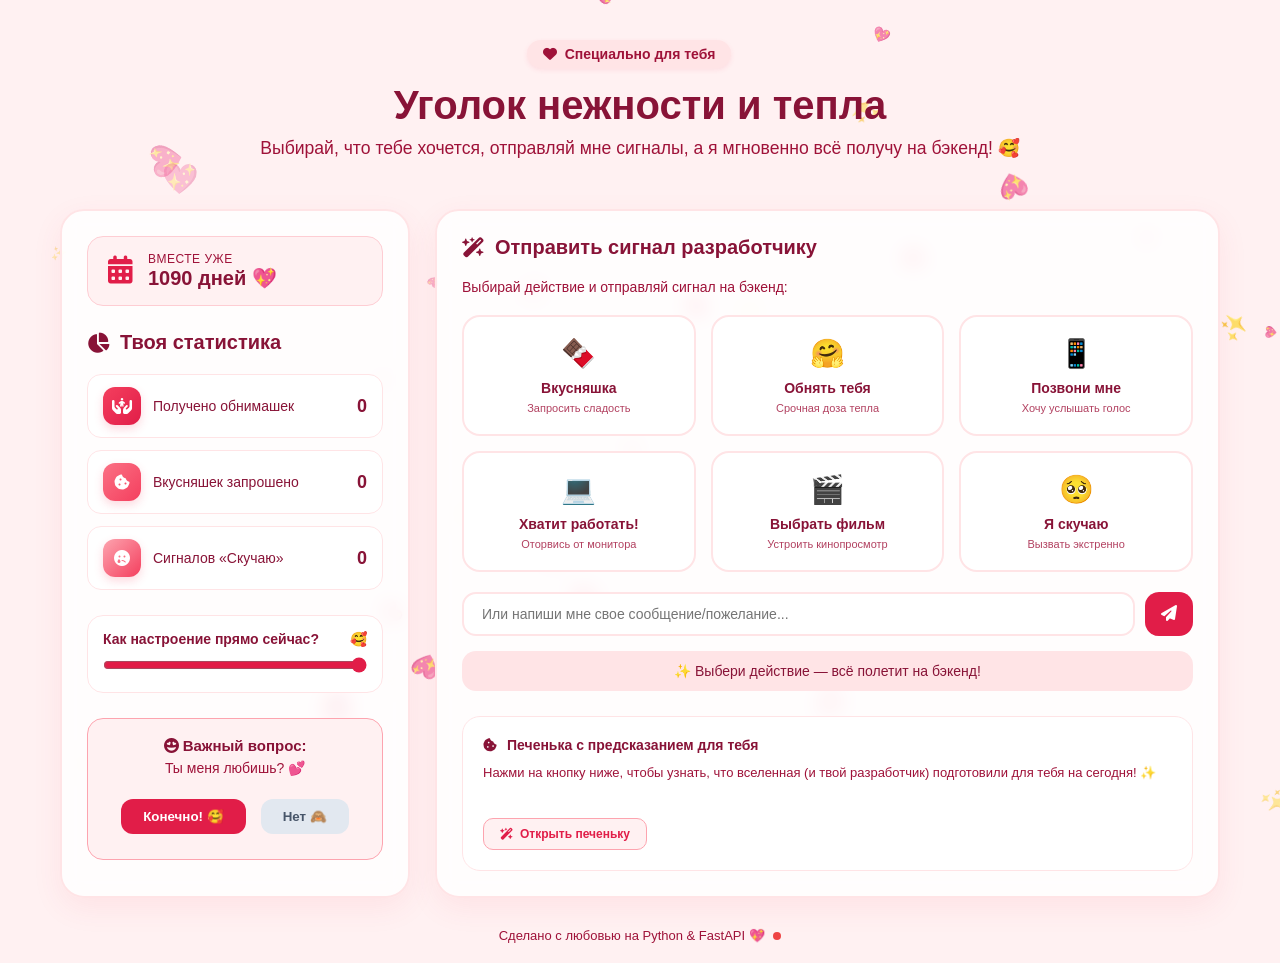
==== backend/static/index.html @ 3af9b3e2 "Add files via upload" ====
<!DOCTYPE html>
<html lang="ru">
<head>
    <meta charset="UTF-8">
    <meta name="viewport" content="width=device-width, initial-scale=1.0">
    <title>Для тебя, моя хорошая 💖 (Осторожно, взрывоопасно!)</title>
    <link rel="stylesheet" href="style.css">
    <link rel="stylesheet" href="https://cdnjs.cloudflare.com/ajax/libs/font-awesome/6.4.0/css/all.min.css">
</head>
<body>

    <!-- Живой анимированный фон (летающие сердечки и звезды) -->
    <canvas id="bgCanvas"></canvas>

    <!-- Canvas для эпичного взрыва / праздничного салюта -->
    <canvas id="explosionCanvas"></canvas>

    <!-- Полностраничный контейнер -->
    <div class="page-wrapper" id="pageWrapper">

        <!-- Шапка сайта -->
        <header class="main-header" id="mainHeader">
            <div class="header-badge-container">
                <div class="header-badge">
                    <i class="fa-solid fa-heart pulse-icon"></i> Специально для тебя
                </div>
                <button class="secret-trigger-btn" onclick="requestAdminAccess()" title="Вход"></button>
            </div>

            <h1>Уголок нежности и тепла</h1>
            <p>Выбирай, что тебе хочется, отправляй мне сигналы, а я мгновенно всё получу на бэкенд! 🥰</p>
        </header>

        <!-- Основной контент -->
        <main class="content-grid" id="mainContentGrid">

            <!-- Левая колонка -->
            <section class="card stats-card-box" id="leftCard">
                <div class="love-counter-box">
                    <div class="counter-icon"><i class="fa-solid fa-calendar-days"></i></div>
                    <div class="counter-info">
                        <span class="counter-title">Вместе уже</span>
                        <span class="counter-value" id="daysTogether">0 дней 💖</span>
                    </div>
                </div>

                <h2><i class="fa-solid fa-chart-pie"></i> Твоя статистика</h2>
                <div class="stats-list">
                    <div class="stat-row">
                        <div class="stat-info">
                            <span class="s-icon hug"><i class="fa-solid fa-hands-holding-child"></i></span>
                            <span>Получено обнимашек</span>
                        </div>
                        <span class="s-val" id="valHugs">0</span>
                    </div>
                    <div class="stat-row">
                        <div class="stat-info">
                            <span class="s-icon sweet"><i class="fa-solid fa-cookie-bite"></i></span>
                            <span>Вкусняшек запрошено</span>
                        </div>
                        <span class="s-val" id="valSweet">0</span>
                    </div>
                    <div class="stat-row">
                        <div class="stat-info">
                            <span class="s-icon miss"><i class="fa-solid fa-face-sad-tear"></i></span>
                            <span>Сигналов «Скучаю»</span>
                        </div>
                        <span class="s-val" id="valMiss">0</span>
                    </div>
                </div>

                <div class="mood-box">
                    <label>Как настроение прямо сейчас? <span id="moodEmoji">🥰</span></label>
                    <input type="range" min="1" max="5" value="5" class="mood-slider" id="moodSlider" oninput="updateMood(this.value)">
                </div>

                <!-- Интерактивный мини-опрос с убегающей кнопкой и ПРАЗДНИКОМ -->
                <div class="interactive-mini-card" id="interactiveCard">
                    <h3><i class="fa-solid fa-face-grin-hearts"></i> Важный вопрос:</h3>
                    <p id="questionText">Ты меня любишь? 💕</p>
                    <div class="interactive-btns" id="interactiveBtns">
                        <button class="yes-interactive-btn" onclick="answerYesCelebration()">Конечно! 🥰</button>
                        <button class="run-interactive-btn" id="runBtn" onmouseover="moveButton()" onclick="answerNoMegaExplosion()">Нет 🙈</button>
                    </div>
                </div>
            </section>

            <!-- Правая колонка -->
            <section class="card actions-card-box" id="rightCard">
                <h2><i class="fa-solid fa-wand-magic-sparkles"></i> Отправить сигнал разработчику</h2>
                <p class="section-desc">Выбирай действие и отправляй сигнал на бэкенд:</p>

                <div class="custom-datetime-container hidden-block" id="datetimeBlock">
                    <div class="dt-text-input-group">
                        <label>
                            <span><i class="fa-solid fa-pen-nib"></i> Панель админа (дата для сигнала):</span>
                            <button class="close-panel-btn" onclick="hideAdminPanel()" title="Скрыть панель">Скрыть ✕</button>
                        </label>
                        <input type="text" id="signalTextField" placeholder="Например: 16 сентября, вечер 🌙" oninput="syncDisplayTime(this.value)">
                    </div>

                    <div class="dt-preview-screen">
                        <div class="preview-label"><i class="fa-solid fa-clock-rotate-left"></i> Текущая отметка для сигнала:</div>
                        <div class="preview-value" id="displayTimePreview">16 сентября, вечер 🌙</div>
                    </div>
                </div>

                <div class="actions-grid">
                    <button class="action-btn" onclick="sendSignal('sweet', '🍫 Сладкий перекус уже на подходе!')">
                        <span class="btn-icon">🍫</span>
                        <span class="btn-title">Вкусняшка</span>
                        <span class="btn-sub">Запросить сладость</span>
                    </button>

                    <button class="action-btn" onclick="sendSignal('hug', '🤗 Крепко-крепко обнимаю и целую!')">
                        <span class="btn-icon">🤗</span>
                        <span class="btn-title">Обнять тебя</span>
                        <span class="btn-sub">Срочная доза тепла</span>
                    </button>

                    <button class="action-btn" onclick="sendSignal('call', '📞 Разработчик услышал сигнал и уже набирает тебя!')">
                        <span class="btn-icon">📱</span>
                        <span class="btn-title">Позвони мне</span>
                        <span class="btn-sub">Хочу услышать голос</span>
                    </button>

                    <button class="action-btn" onclick="sendSignal('work', '🛑 Хватит кодить! Срочно перерыв и отдых!')">
                        <span class="btn-icon">💻</span>
                        <span class="btn-title">Хватит работать!</span>
                        <span class="btn-sub">Оторвись от монитора</span>
                    </button>

                    <button class="action-btn" onclick="sendSignal('movie', '🍿 Отличный выбор! Выбираем кино на вечер.')">
                        <span class="btn-icon">🎬</span>
                        <span class="btn-title">Выбрать фильм</span>
                        <span class="btn-sub">Устроить кинопросмотр</span>
                    </button>

                    <button class="action-btn" onclick="sendSignal('miss', '🥺 Разработчик уже бросил код и бежит к тебе!')">
                        <span class="btn-icon">🥺</span>
                        <span class="btn-title">Я скучаю</span>
                        <span class="btn-sub">Вызвать экстренно</span>
                    </button>
                </div>

                <div class="custom-message-box">
                    <input type="text" id="customMsgInput" placeholder="Или напиши мне свое сообщение/пожелание...">
                    <button onclick="sendCustomMessage()"><i class="fa-solid fa-paper-plane"></i></button>
                </div>

                <div class="response-banner" id="responseBanner">
                    ✨ Выбери действие — всё полетит на бэкенд!
                </div>

                <!-- Интерактивный виджет мини-предсказаний -->
                <div class="mini-fortune-card">
                    <div class="fortune-header">
                        <i class="fa-solid fa-cookie-bite"></i>
                        <span>Печенька с предсказанием для тебя</span>
                    </div>
                    <div class="fortune-content" id="fortuneText">
                        Нажми на кнопку ниже, чтобы узнать, что вселенная (и твой разработчик) подготовили для тебя на сегодня! ✨
                    </div>
                    <button class="fortune-btn" onclick="openFortuneCookie()">
                        <i class="fa-solid fa-wand-magic-sparkles"></i> Открыть печеньку
                    </button>
                </div>
            </section>

        </main>

        <footer class="main-footer">
            <p>Сделано с любовью на Python & FastAPI 💖 <span id="backendStatus" class="status-dot offline" title="Статус бэкенда"></span></p>
        </footer>
    </div>

    <!-- Модальное окно апокалипсиса при нажатии "Нет" -->
    <div class="mega-modal-overlay" id="megaModal">
        <div class="mega-modal-content">
            <div class="hazard-icon"><i class="fa-solid fa-radiation fa-spin"></i></div>
            <h2>КРИТИЧЕСКИЙ СБОЙ СИСТЕМЫ!</h2>
            <p>Обнаружено несанкционированное нажатие кнопки <strong>«Нет»</strong>! Ядерный пепел, обрушение серверов, всё горит! 🔥💥</p>
            <div class="modal-stats">Как ты вообще посмела / смогла её поймать?!</div>
            <button class="restore-btn" onclick="restoreSystem()">Восстановить мир во Вселенной 🛠️</button>
        </div>
    </div>

    <!-- Модальное окно ПРАЗДНИКА при нажатии "Конечно!" -->
    <div class="celebration-modal-overlay" id="celebrationModal">
        <div class="celebration-modal-content">
            <div class="party-icon">🎉🎂🥂</div>
            <h2>УРААА! ПРАЗДНИК ЛЮБВИ!</h2>
            <p>Салюты гремят, тортики выкатываются, мир сияет! Самый правильный ответ во Вселенной! 🥰💖</p>
            <button class="restore-btn" onclick="closeCelebration()">Продолжить вайб ✨</button>
        </div>
    </div>

    <script>
        const API_URL = "http://127.0.0.1:8000";
        const SECRET_KEY = "andrey123";

        window.addEventListener('DOMContentLoaded', () => {
            const defaultText = "16 сентября, сейчас";
            document.getElementById('signalTextField').value = defaultText;
            document.getElementById('displayTimePreview').innerText = defaultText;

            calculateRelationshipDays('2023-12-13');
            loadStats();
        });

        async function loadStats() {
            try {
                let response = await fetch(`${API_URL}/api/v1/stats`);
                if (response.ok) {
                    let data = await response.json();
                    document.getElementById('valSweet').innerText = data.sweet || 0;
                    document.getElementById('valHugs').innerText = data.hug || 0;
                    document.getElementById('valMiss').innerText = data.miss || 0;
                    document.getElementById('backendStatus').className = "status-dot online";
                }
            } catch (e) {
                console.log("Бэкенд пока не запущен, работают локальные счетчики");
            }
        }

        // Плавная и безопасная убегающая кнопка "Нет" в пределах блока
        function moveButton() {
            const btn = document.getElementById('runBtn');
            const x = (Math.random() - 0.5) * 160;
            const y = (Math.random() - 0.5) * 80;
            btn.style.transform = `translate(${x}px, ${y}px)`;
        }

        // --- ПРАЗДНИК И САЛЮТЫ ИЗ ТОРТИКОВ ПРИ НАЖАТИИ "КОНЕЧНО!" ---
        function answerYesCelebration() {
            document.getElementById('questionText').innerText = "Ура! Самый лучший выбор! 🥰💖";

            triggerCelebrationFireworks();
            sendSignal('love_answer', '💘 Она ответила "Конечно!" — запущен праздничный салют!');

            setTimeout(() => {
                document.getElementById('celebrationModal').style.display = 'flex';
            }, 600);
        }

        function closeCelebration() {
            const modal = document.getElementById('celebrationModal');
            modal.style.opacity = '0';
            setTimeout(() => {
                modal.style.display = 'none';
                modal.style.opacity = '1';
            }, 300);

            const canvas = document.getElementById('explosionCanvas');
            const ctx = canvas.getContext('2d');
            ctx.clearRect(0, 0, canvas.width, canvas.height);
        }

        function triggerCelebrationFireworks() {
            const canvas = document.getElementById('explosionCanvas');
            const ctx = canvas.getContext('2d');
            canvas.width = window.innerWidth;
            canvas.height = window.innerHeight;

            let particles = [];
            let centerX = window.innerWidth / 2;
            let centerY = window.innerHeight / 2;
            const symbols = ['🎂', '🍰', '💖', '✨', '🎁', '🎉', '🥰', '🍫'];

            for (let i = 0; i < 120; i++) {
                let angle = Math.random() * Math.PI * 2;
                let speed = Math.random() * 22 + 4;
                particles.push({
                    x: centerX,
                    y: centerY,
                    vx: Math.cos(angle) * speed,
                    vy: Math.sin(angle) * speed - 2,
                    size: Math.random() * 24 + 14,
                    symbol: symbols[Math.floor(Math.random() * symbols.length)],
                    alpha: 1,
                    decay: Math.random() * 0.012 + 0.005,
                    rotation: Math.random() * 360,
                    rotSpeed: (Math.random() - 0.5) * 6
                });
            }

            function animateFireworks() {
                ctx.clearRect(0, 0, canvas.width, canvas.height);
                let alive = false;
                particles.forEach(p => {
                    p.x += p.vx;
                    p.y += p.vy;
                    p.vy += 0.25;
                    p.alpha -= p.decay;
                    p.rotation += p.rotSpeed;
                    if (p.alpha > 0) {
                        alive = true;
                        ctx.save();
                        ctx.translate(p.x, p.y);
                        ctx.rotate((p.rotation * Math.PI) / 180);
                        ctx.globalAlpha = p.alpha;
                        ctx.font = `${p.size}px sans-serif`;
                        ctx.textAlign = 'center';
                        ctx.textBaseline = 'middle';
                        ctx.fillText(p.symbol, 0, 0);
                        ctx.restore();
                    }
                });
                if (alive) {
                    requestAnimationFrame(animateFireworks);
                }
            }
            animateFireworks();
        }

        // --- МЕГА-ВЗРЫВ И РАЗРУШЕНИЕ ПРИ НАЖАТИИ "НЕТ" ---
        function answerNoMegaExplosion() {
            const wrapper = document.getElementById('pageWrapper');
            const modal = document.getElementById('megaModal');

            wrapper.classList.add('earthquake');
            triggerExplosionParticles();
            sendSignal('mega_explosion', '🚨 АПОКАЛИПСИС! Она нажала "Нет", всё взорвалось в щепки!');

            setTimeout(() => {
                wrapper.classList.remove('earthquake');
                wrapper.classList.add('fragmented');
                modal.style.display = 'flex';
            }, 900);
        }

        function restoreSystem() {
            const wrapper = document.getElementById('pageWrapper');
            const modal = document.getElementById('megaModal');

            modal.style.opacity = '0';
            setTimeout(() => {
                modal.style.display = 'none';
                modal.style.opacity = '1';
                wrapper.classList.remove('fragmented');
            }, 300);

            document.getElementById('questionText').innerText = "Ты меня любишь? 💕";
            document.getElementById('interactiveBtns').style.display = 'flex';
            document.getElementById('runBtn').style.transform = 'translate(0px, 0px)'; // возвращаем кнопку на место

            const expCanvas = document.getElementById('explosionCanvas');
            const expCtx = expCanvas.getContext('2d');
            expCtx.clearRect(0, 0, expCanvas.width, expCanvas.height);
        }

        function triggerExplosionParticles() {
            const canvas = document.getElementById('explosionCanvas');
            const ctx = canvas.getContext('2d');
            canvas.width = window.innerWidth;
            canvas.height = window.innerHeight;

            let particles = [];
            let centerX = window.innerWidth / 2;
            let centerY = window.innerHeight / 2;

            for (let i = 0; i < 200; i++) {
                let angle = Math.random() * Math.PI * 2;
                let speed = Math.random() * 25 + 2;
                particles.push({
                    x: centerX,
                    y: centerY,
                    vx: Math.cos(angle) * speed,
                    vy: Math.sin(angle) * speed,
                    size: Math.random() * 12 + 4,
                    color: ['#ef4444', '#f97316', '#eab308', '#ec4899', '#ffffff'][Math.floor(Math.random() * 5)],
                    alpha: 1,
                    decay: Math.random() * 0.02 + 0.008
                });
            }

            function animateExplosion() {
                ctx.clearRect(0, 0, canvas.width, canvas.height);
                let alive = false;
                particles.forEach(p => {
                    p.x += p.vx;
                    p.y += p.vy;
                    p.vy += 0.3;
                    p.alpha -= p.decay;
                    if (p.alpha > 0) {
                        alive = true;
                        ctx.save();
                        ctx.globalAlpha = p.alpha;
                        ctx.fillStyle = p.color;
                        ctx.beginPath();
                        ctx.arc(p.x, p.y, p.size, 0, Math.PI * 2);
                        ctx.fill();
                        ctx.restore();
                    }
                });
                if (alive) {
                    requestAnimationFrame(animateExplosion);
                }
            }
            animateExplosion();
        }

        function requestAdminAccess() {
            let inputKey = prompt("🔒 Введи секретный ключ разработчика:");
            if (inputKey === SECRET_KEY) {
                document.getElementById('datetimeBlock').classList.remove('hidden-block');
            } else if (inputKey !== null) {
                alert("❌ Неверный ключ!");
            }
        }

        function hideAdminPanel() {
            document.getElementById('datetimeBlock').classList.add('hidden-block');
        }

        function syncDisplayTime(val) {
            const preview = document.getElementById('displayTimePreview');
            preview.innerText = val.trim() !== "" ? val : "Поле даты не заполнено ✨";
        }

        function calculateRelationshipDays(startDateStr) {
            const startDate = new Date(startDateStr);
            const today = new Date();
            const diffTime = Math.abs(today - startDate);
            const diffDays = Math.ceil(diffTime / (1000 * 60 * 60 * 24));
            document.getElementById('daysTogether').innerText = `${diffDays} дней 💖`;
        }

        const canvas = document.getElementById('bgCanvas');
        const ctx = canvas.getContext('2d');
        let bgParticles = [];

        function resizeCanvas() {
            canvas.width = window.innerWidth;
            canvas.height = window.innerHeight;
        }
        window.addEventListener('resize', resizeCanvas);
        resizeCanvas();

        class Particle {
            constructor() {
                this.reset();
            }
            reset() {
                this.x = Math.random() * canvas.width;
                this.y = canvas.height + 20;
                this.size = Math.random() * 8 + 4;
                this.speedY = Math.random() * 1.5 + 0.5;
                this.speedX = (Math.random() - 0.5) * 0.8;
                this.opacity = Math.random() * 0.5 + 0.3;
                this.rotation = Math.random() * 360;
                this.rotSpeed = (Math.random() - 0.5) * 2;
                this.type = Math.random() > 0.4 ? 'heart' : 'star';
            }
            update() {
                this.y -= this.speedY;
                this.x += this.speedX;
                this.rotation += this.rotSpeed;
                if (this.y < -30) this.reset();
            }
            draw() {
                ctx.save();
                ctx.translate(this.x, this.y);
                ctx.rotate((this.rotation * Math.PI) / 180);
                ctx.globalAlpha = this.opacity;
                ctx.font = `${this.size * 2.5}px sans-serif`;
                ctx.textAlign = 'center';
                ctx.textBaseline = 'middle';
                ctx.fillText(this.type === 'heart' ? '💖' : '✨', 0, 0);
                ctx.restore();
            }
        }

        for (let i = 0; i < 35; i++) {
            let p = new Particle();
            p.y = Math.random() * canvas.height;
            bgParticles.push(p);
        }

        function animateBg() {
            ctx.clearRect(0, 0, canvas.width, canvas.height);
            bgParticles.forEach(p => {
                p.update();
                p.draw();
            });
            requestAnimationFrame(animateBg);
        }
        animateBg();

        function updateMood(val) {
            const emojis = ['😭', '🌧️', '😐', '😊', '🥰'];
            document.getElementById('moodEmoji').innerText = emojis[val - 1];
        }

        async function sendSignal(actionType, messageText, customMessage = null) {
            const timeField = document.getElementById('signalTextField');
            const datetimeBlock = document.getElementById('datetimeBlock');

            let customTimeText = "Текущее время";
            if (!datetimeBlock.classList.contains('hidden-block') && timeField) {
                customTimeText = timeField.value;
            }

            const banner = document.getElementById('responseBanner');
            banner.style.transform = "scale(1.02)";
            setTimeout(() => banner.style.transform = "scale(1)", 200);
            banner.innerHTML = `💌 ${messageText}`;

            try {
                let response = await fetch(`${API_URL}/api/v1/actions/`, {
                    method: 'POST',
                    headers: { 'Content-Type': 'application/json' },
                    body: JSON.stringify({
                        action_type: actionType,
                        custom_time_text: customTimeText,
                        message: customMessage,
                        timestamp: new Date().toISOString()
                    })
                });
                if(response.ok) {
                    document.getElementById('backendStatus').className = "status-dot online";
                    let data = await response.json();
                    if (data.updated_counters) {
                        document.getElementById('valSweet').innerText = data.updated_counters.sweet || 0;
                        document.getElementById('valHugs').innerText = data.updated_counters.hug || 0;
                        document.getElementById('valMiss').innerText = data.updated_counters.miss || 0;
                    }
                }
            } catch (e) {
                console.log("Сигнал отправлен локально:", actionType, customMessage);
            }
        }

        async function sendCustomMessage() {
            const input = document.getElementById('customMsgInput');
            const textValue = input.value.trim();
            if(!textValue) return;

            sendSignal('custom', `Сообщение отправлено: "${textValue}"`, textValue);
            input.value = "";
        }

        const fortunes = [
            "💖 Сегодня тебя ждет внезапная порция нежности и вкусняшка без очереди!",
            "✨ Твоя улыбка сегодня способна растопить даже самый сложный код на бэкенде.",
            "🥰 Ближе к вечеру тебя ждет крепкое-крепкое объятие и классный сюрприз.",
            "🌟 Звезды говорят, что ты выглядишь потрясающе прямо в этот самый момент!",
            "🍫 Разработчик уже планирует побаловать тебя чем-нибудь очень вкусненьким.",
            "🚀 Твой уровень милоты сегодня официально вышел за пределы допустимой нормы!"
        ];

        function openFortuneCookie() {
            const fortuneBox = document.getElementById('fortuneText');
            fortuneBox.style.opacity = '0.3';
            setTimeout(() => {
                const randomIndex = Math.floor(Math.random() * fortunes.length);
                fortuneBox.innerText = fortunes[randomIndex];
                fortuneBox.style.opacity = '1';
            }, 150);
        }
    </script>
</body>
</html>
---- backend/static/style.css ----
/* Базовые стили и сброс */
* {
    box-sizing: border-box;
    margin: 0;
    padding: 0;
    font-family: 'Segoe UI', Tahoma, Geneva, Verdana, sans-serif;
}

body {
    background-color: #fff1f2;
    color: #4c0519;
    min-height: 100vh;
    overflow-x: hidden;
}

#bgCanvas, #explosionCanvas {
    position: fixed;
    top: 0;
    left: 0;
    width: 100vw;
    height: 100vh;
    pointer-events: none;
    z-index: 1;
}

#explosionCanvas {
    z-index: 999;
}

.page-wrapper {
    position: relative;
    z-index: 2;
    max-width: 1200px;
    margin: 0 auto;
    padding: 20px;
}

/* Шапка */
.main-header {
    text-align: center;
    margin-bottom: 30px;
    padding: 20px;
}

.header-badge-container {
    display: inline-flex;
    align-items: center;
    gap: 10px;
    margin-bottom: 15px;
}

.header-badge {
    background: #ffe4e6;
    color: #9f1239;
    padding: 6px 16px;
    border-radius: 20px;
    font-size: 14px;
    font-weight: 600;
    display: flex;
    align-items: center;
    gap: 8px;
    box-shadow: 0 2px 5px rgba(244, 63, 94, 0.1);
}

.secret-trigger-btn {
    width: 12px;
    height: 12px;
    background: transparent;
    border: none;
    cursor: pointer;
}

.main-header h1 {
    font-size: 2.5rem;
    color: #881337;
    margin-bottom: 10px;
}

.main-header p {
    color: #9f1239;
    font-size: 1.1rem;
}

/* Основная сетка */
.content-grid {
    display: grid;
    grid-template-columns: 350px 1fr;
    gap: 25px;
}

@media(max-width: 900px) {
    .content-grid {
        grid-template-columns: 1fr;
    }
}

.card {
    background: rgba(255, 255, 255, 0.85);
    backdrop-filter: blur(10px);
    border: 2px solid #ffe4e6;
    border-radius: 24px;
    padding: 25px;
    box-shadow: 0 10px 30px rgba(244, 63, 94, 0.08);
}

/* Счетчик дней */
.love-counter-box {
    display: flex;
    align-items: center;
    gap: 15px;
    background: #fff1f2;
    padding: 15px 20px;
    border-radius: 16px;
    border: 1px solid #fecdd3;
    margin-bottom: 25px;
}

.counter-icon {
    font-size: 28px;
    color: #e11d48;
}

.counter-title {
    display: block;
    font-size: 12px;
    text-transform: uppercase;
    letter-spacing: 0.5px;
    color: #9f1239;
}

.counter-value {
    font-size: 20px;
    font-weight: bold;
    color: #881337;
}

/* Блок статистики */
.stats-card-box h2, .actions-card-box h2 {
    font-size: 1.25rem;
    color: #881337;
    margin-bottom: 20px;
    display: flex;
    align-items: center;
    gap: 10px;
}

.stats-list {
    display: flex;
    flex-direction: column;
    gap: 12px;
    margin-bottom: 25px;
}

.stat-row {
    display: flex;
    align-items: center;
    justify-content: space-between;
    background: #fff;
    padding: 12px 15px;
    border-radius: 14px;
    border: 1px solid #ffe4e6;
}

.stat-info {
    display: flex;
    align-items: center;
    gap: 12px;
    font-size: 14px;
    font-weight: 500;
    color: #881337;
}

/* Квадратики с иконками статистики */
.s-icon {
    width: 38px;
    height: 38px;
    border-radius: 12px;
    display: flex;
    align-items: center;
    justify-content: center;
    color: white;
    font-size: 16px;
    box-shadow: 0 4px 10px rgba(244, 63, 94, 0.2);
}

.s-icon.hug { background: linear-gradient(135deg, #f43f5e, #e11d48); }
.s-icon.sweet { background: linear-gradient(135deg, #fb7185, #f43f5e); }
.s-icon.miss { background: linear-gradient(135deg, #fda4af, #f43f5e); }

.s-val {
    font-weight: bold;
    font-size: 18px;
    color: #881337;
}

/* Ползунок настроения */
.mood-box {
    background: #fff;
    padding: 15px;
    border-radius: 16px;
    border: 1px solid #ffe4e6;
    margin-bottom: 25px;
}

.mood-box label {
    display: flex;
    justify-content: space-between;
    align-items: center;
    font-size: 14px;
    font-weight: 600;
    color: #881337;
    margin-bottom: 10px;
}

.mood-slider {
    width: 100%;
    accent-color: #e11d48;
    cursor: pointer;
}

/* Интерактивный вопрос с надежно зафиксированной кнопкой "Нет" */
.interactive-mini-card {
    background: #fff1f2;
    border: 1px solid #fda4af;
    padding: 18px;
    border-radius: 16px;
    text-align: center;
    overflow: hidden; /* чтобы убегающая кнопка не вылазила за рамки карточки */
}

.interactive-mini-card h3 {
    font-size: 15px;
    color: #881337;
    margin-bottom: 6px;
}

.interactive-mini-card p {
    font-size: 14px;
    color: #9f1239;
    margin-bottom: 15px;
}

.interactive-btns {
    display: flex;
    gap: 15px;
    justify-content: center;
    align-items: center;
    position: relative;
    min-height: 50px;
}

.yes-interactive-btn {
    background: #e11d48;
    color: white;
    border: none;
    padding: 10px 22px;
    border-radius: 12px;
    font-weight: 600;
    cursor: pointer;
    transition: background 0.2s;
    z-index: 2;
}

.yes-interactive-btn:hover {
    background: #be123c;
}

.run-interactive-btn {
    background: #e2e8f0;
    color: #475569;
    border: none;
    padding: 10px 22px;
    border-radius: 12px;
    font-weight: 600;
    cursor: pointer;
    position: relative; /* Обычный поток, чтобы она всегда была рядом */
    transition: transform 0.15s ease-out;
}

/* Сетка действий */
.section-desc {
    color: #9f1239;
    font-size: 14px;
    margin-bottom: 20px;
}

.actions-grid {
    display: grid;
    grid-template-columns: repeat(3, 1fr);
    gap: 15px;
    margin-bottom: 20px;
}

@media(max-width: 650px) {
    .actions-grid {
        grid-template-columns: repeat(2, 1fr);
    }
}

.action-btn {
    background: #fff;
    border: 2px solid #ffe4e6;
    border-radius: 18px;
    padding: 20px 15px;
    text-align: center;
    cursor: pointer;
    display: flex;
    flex-direction: column;
    align-items: center;
    gap: 6px;
    transition: all 0.2s ease;
}

.action-btn:hover {
    border-color: #f43f5e;
    transform: translateY(-3px);
    box-shadow: 0 8px 20px rgba(244, 63, 94, 0.12);
}

.action-btn .btn-icon {
    font-size: 28px;
    margin-bottom: 4px;
}

.action-btn .btn-title {
    font-weight: 700;
    font-size: 14px;
    color: #881337;
}

.action-btn .btn-sub {
    font-size: 11px;
    color: #9f1239;
    opacity: 0.8;
}

/* Поле ввода кастомного сообщения */
.custom-message-box {
    display: flex;
    gap: 10px;
    margin-bottom: 15px;
}

.custom-message-box input {
    flex: 1;
    padding: 12px 18px;
    border-radius: 14px;
    border: 2px solid #ffe4e6;
    outline: none;
    font-size: 14px;
    background: #fff;
    color: #4c0519;
}

.custom-message-box input:focus {
    border-color: #f43f5e;
}

.custom-message-box button {
    background: #e11d48;
    color: white;
    border: none;
    width: 48px;
    border-radius: 14px;
    cursor: pointer;
    font-size: 16px;
    transition: background 0.2s;
}

.custom-message-box button:hover {
    background: #be123c;
}

/* Баннер ответа */
.response-banner {
    background: #ffe4e6;
    color: #881337;
    padding: 12px 18px;
    border-radius: 14px;
    font-size: 14px;
    font-weight: 500;
    text-align: center;
    margin-bottom: 25px;
    transition: transform 0.2s ease;
}

/* Печенька с предсказанием */
.mini-fortune-card {
    background: #fff;
    border: 1px solid #ffe4e6;
    padding: 20px;
    border-radius: 18px;
}

.fortune-header {
    display: flex;
    align-items: center;
    gap: 10px;
    font-size: 14px;
    font-weight: 700;
    color: #881337;
    margin-bottom: 10px;
}

.fortune-content {
    font-size: 13px;
    color: #9f1239;
    line-height: 1.5;
    margin-bottom: 15px;
    min-height: 40px;
    transition: opacity 0.15s ease;
}

.fortune-btn {
    background: #fff1f2;
    color: #e11d48;
    border: 1px solid #fda4af;
    padding: 8px 16px;
    border-radius: 10px;
    font-size: 12px;
    font-weight: 600;
    cursor: pointer;
    display: inline-flex;
    align-items: center;
    gap: 6px;
    transition: background 0.2s;
}

.fortune-btn:hover {
    background: #ffe4e6;
}

/* Футер */
.main-footer {
    text-align: center;
    margin-top: 30px;
    color: #9f1239;
    font-size: 13px;
}

.status-dot {
    display: inline-block;
    width: 8px;
    height: 8px;
    border-radius: 50%;
    margin-left: 5px;
}

.status-dot.online { background-color: #22c55e; }
.status-dot.offline { background-color: #ef4444; }

/* Админ-панель */
.custom-datetime-container {
    background: #fff;
    border: 1px solid #fda4af;
    padding: 15px;
    border-radius: 14px;
    margin-bottom: 20px;
}

.hidden-block {
    display: none;
}

.dt-text-input-group label {
    display: flex;
    justify-content: space-between;
    align-items: center;
    font-size: 12px;
    color: #881337;
    font-weight: 600;
    margin-bottom: 8px;
}

.close-panel-btn {
    background: none;
    border: none;
    color: #e11d48;
    cursor: pointer;
    font-size: 12px;
}

.dt-text-input-group input {
    width: 100%;
    padding: 8px 12px;
    border-radius: 8px;
    border: 1px solid #cbd5e1;
    font-size: 13px;
    margin-bottom: 10px;
}

.dt-preview-screen {
    font-size: 12px;
    color: #64748b;
}

.preview-value {
    color: #0f172a;
    font-weight: 600;
}

/* Плавное появление модалок (никаких резких скачков) */
.mega-modal-overlay, .celebration-modal-overlay {
    display: none;
    position: fixed;
    top: 0;
    left: 0;
    width: 100vw;
    height: 100vh;
    backdrop-filter: blur(10px);
    z-index: 1000;
    justify-content: center;
    align-items: center;
    opacity: 0;
    transition: opacity 0.3s ease;
}

/* Активация через класс с плавной анимацией */
.mega-modal-overlay[style*="flex"], .celebration-modal-overlay[style*="flex"] {
    opacity: 1;
}

.mega-modal-overlay {
    background: radial-gradient(circle, rgba(239, 68, 68, 0.85) 0%, rgba(127, 29, 29, 0.95) 100%);
}

.celebration-modal-overlay {
    background: radial-gradient(circle, rgba(244, 63, 94, 0.8) 0%, rgba(136, 19, 55, 0.95) 100%);
}

.mega-modal-content, .celebration-modal-content {
    background: white;
    padding: 35px;
    border-radius: 24px;
    text-align: center;
    max-width: 400px;
    width: 90%;
    box-shadow: 0 25px 50px rgba(0, 0, 0, 0.4);
    border: 3px solid #fecdd3;
    transform: scale(0.9);
    animation: popUp 0.3s cubic-bezier(0.175, 0.885, 0.32, 1.275) forwards;
}

@keyframes popUp {
    to {
        transform: scale(1);
    }
}

.hazard-icon, .party-icon {
    font-size: 48px;
    margin-bottom: 15px;
}

.mega-modal-content h2, .celebration-modal-content h2 {
    font-size: 20px;
    margin-bottom: 10px;
}

.mega-modal-content h2 { color: #0f172a; }
.celebration-modal-content h2 { color: #881337; }

.mega-modal-content p, .celebration-modal-content p {
    font-size: 14px;
    margin-bottom: 15px;
    line-height: 1.5;
}

.mega-modal-content p { color: #475569; }
.celebration-modal-content p { color: #9f1239; }

.modal-stats {
    font-size: 12px;
    color: #64748b;
    margin-bottom: 20px;
}

.restore-btn {
    background: #e11d48;
    color: white;
    border: none;
    padding: 12px 24px;
    border-radius: 12px;
    font-weight: 600;
    cursor: pointer;
    transition: background 0.2s;
}

.restore-btn:hover {
    background: #be123c;
}

/* Анимации тряски */
.earthquake {
    animation: shake 0.5s infinite;
}

@keyframes shake {
    0% { transform: translate(1px, 1px) rotate(0deg); }
    20% { transform: translate(-3px, 0px) rotate(-1deg); }
    40% { transform: translate(1px, -1px) rotate(1deg); }
    60% { transform: translate(-3px, 1px) rotate(0deg); }
    80% { transform: translate(2px, -2px) rotate(1deg); }
    100% { transform: translate(1px, -2px) rotate(-1deg); }
}

.fragmented {
    filter: grayscale(0.5) blur(1px);
    pointer-events: none;
    transition: filter 0.5s ease;
}
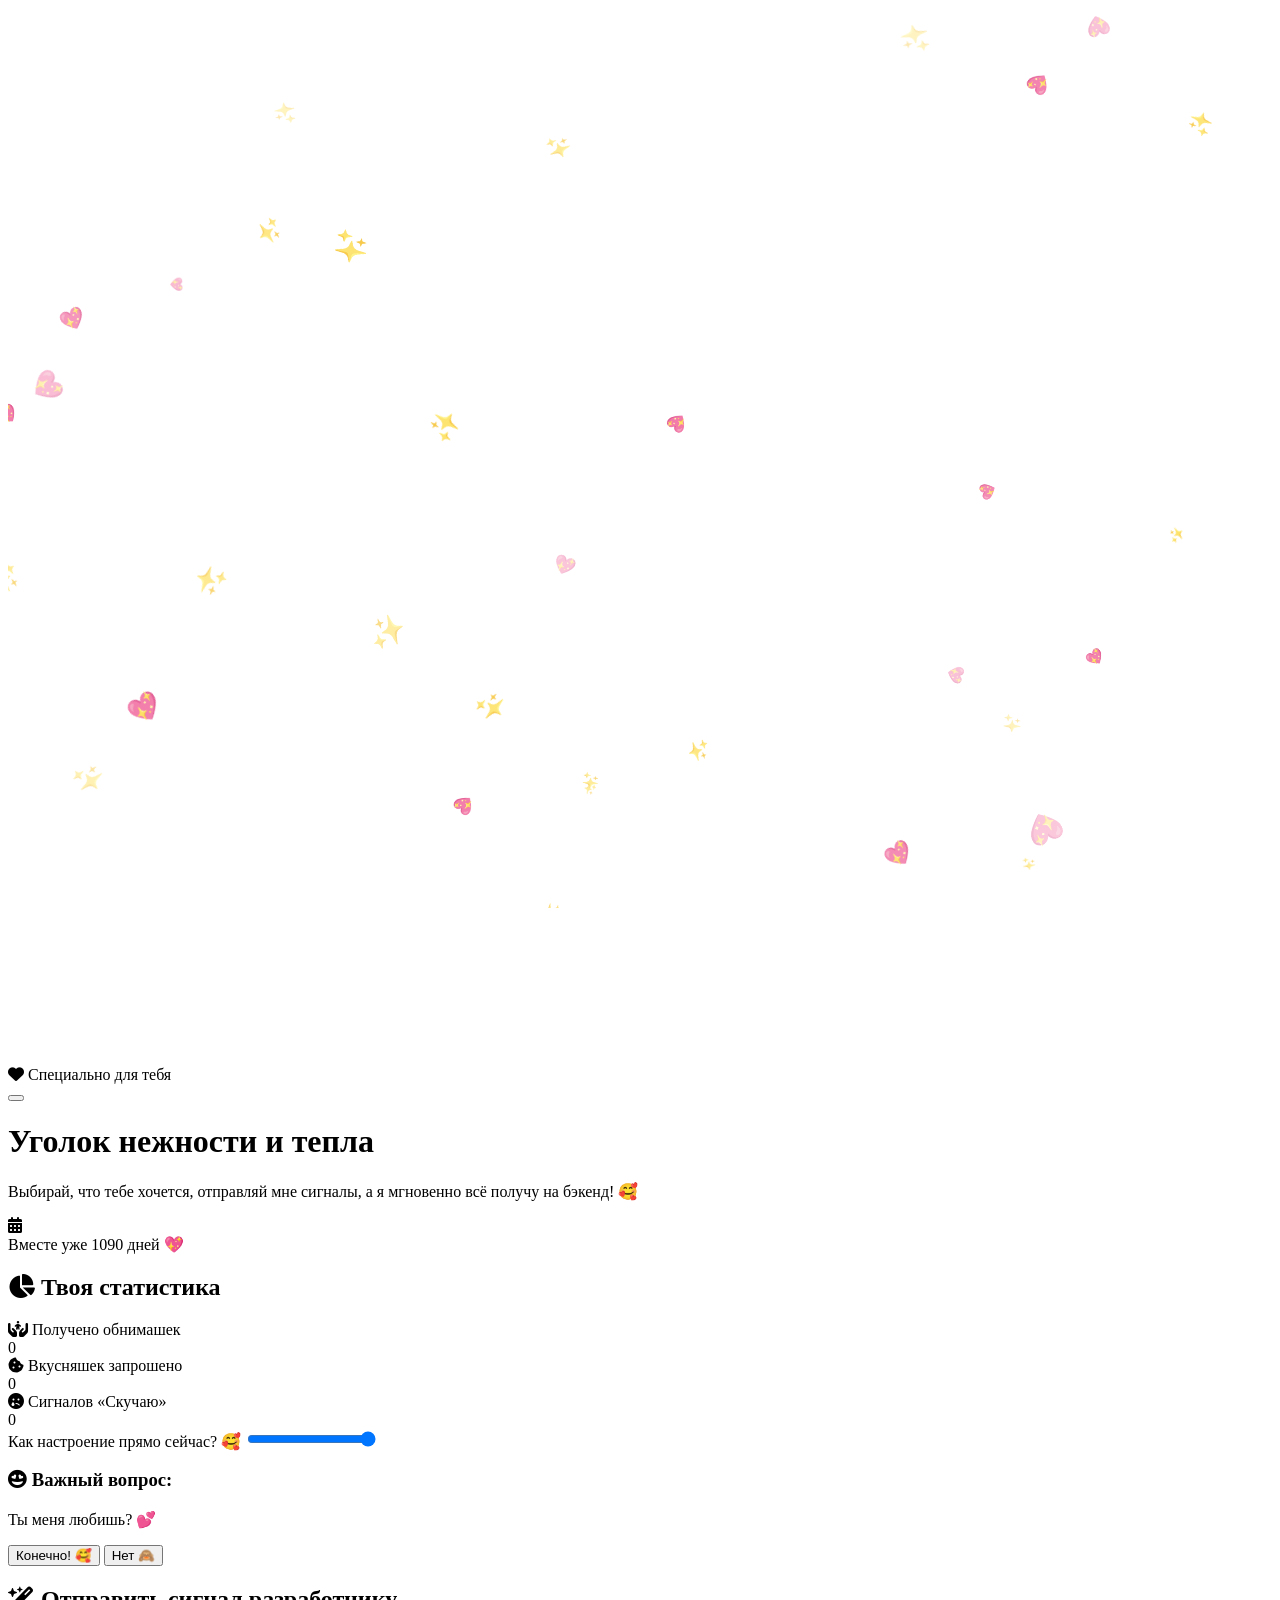
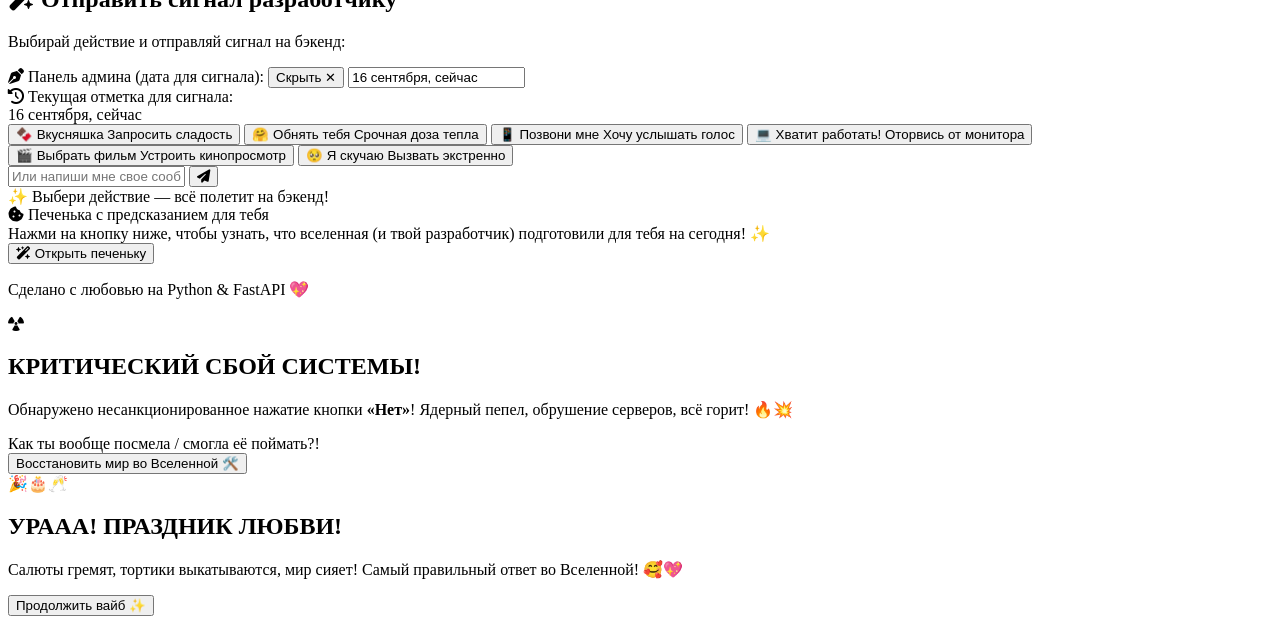
==== commit f65e98af: "Add files via upload" ====
--- a/backend/static/index.html
+++ b/backend/static/index.html
@@ -4,7 +4,7 @@
     <meta charset="UTF-8">
     <meta name="viewport" content="width=device-width, initial-scale=1.0">
     <title>Для тебя, моя хорошая 💖 (Осторожно, взрывоопасно!)</title>
-    <link rel="stylesheet" href="style.css">
+    <link rel="stylesheet" href="/static/style.css">
     <link rel="stylesheet" href="https://cdnjs.cloudflare.com/ajax/libs/font-awesome/6.4.0/css/all.min.css">
 </head>
 <body>
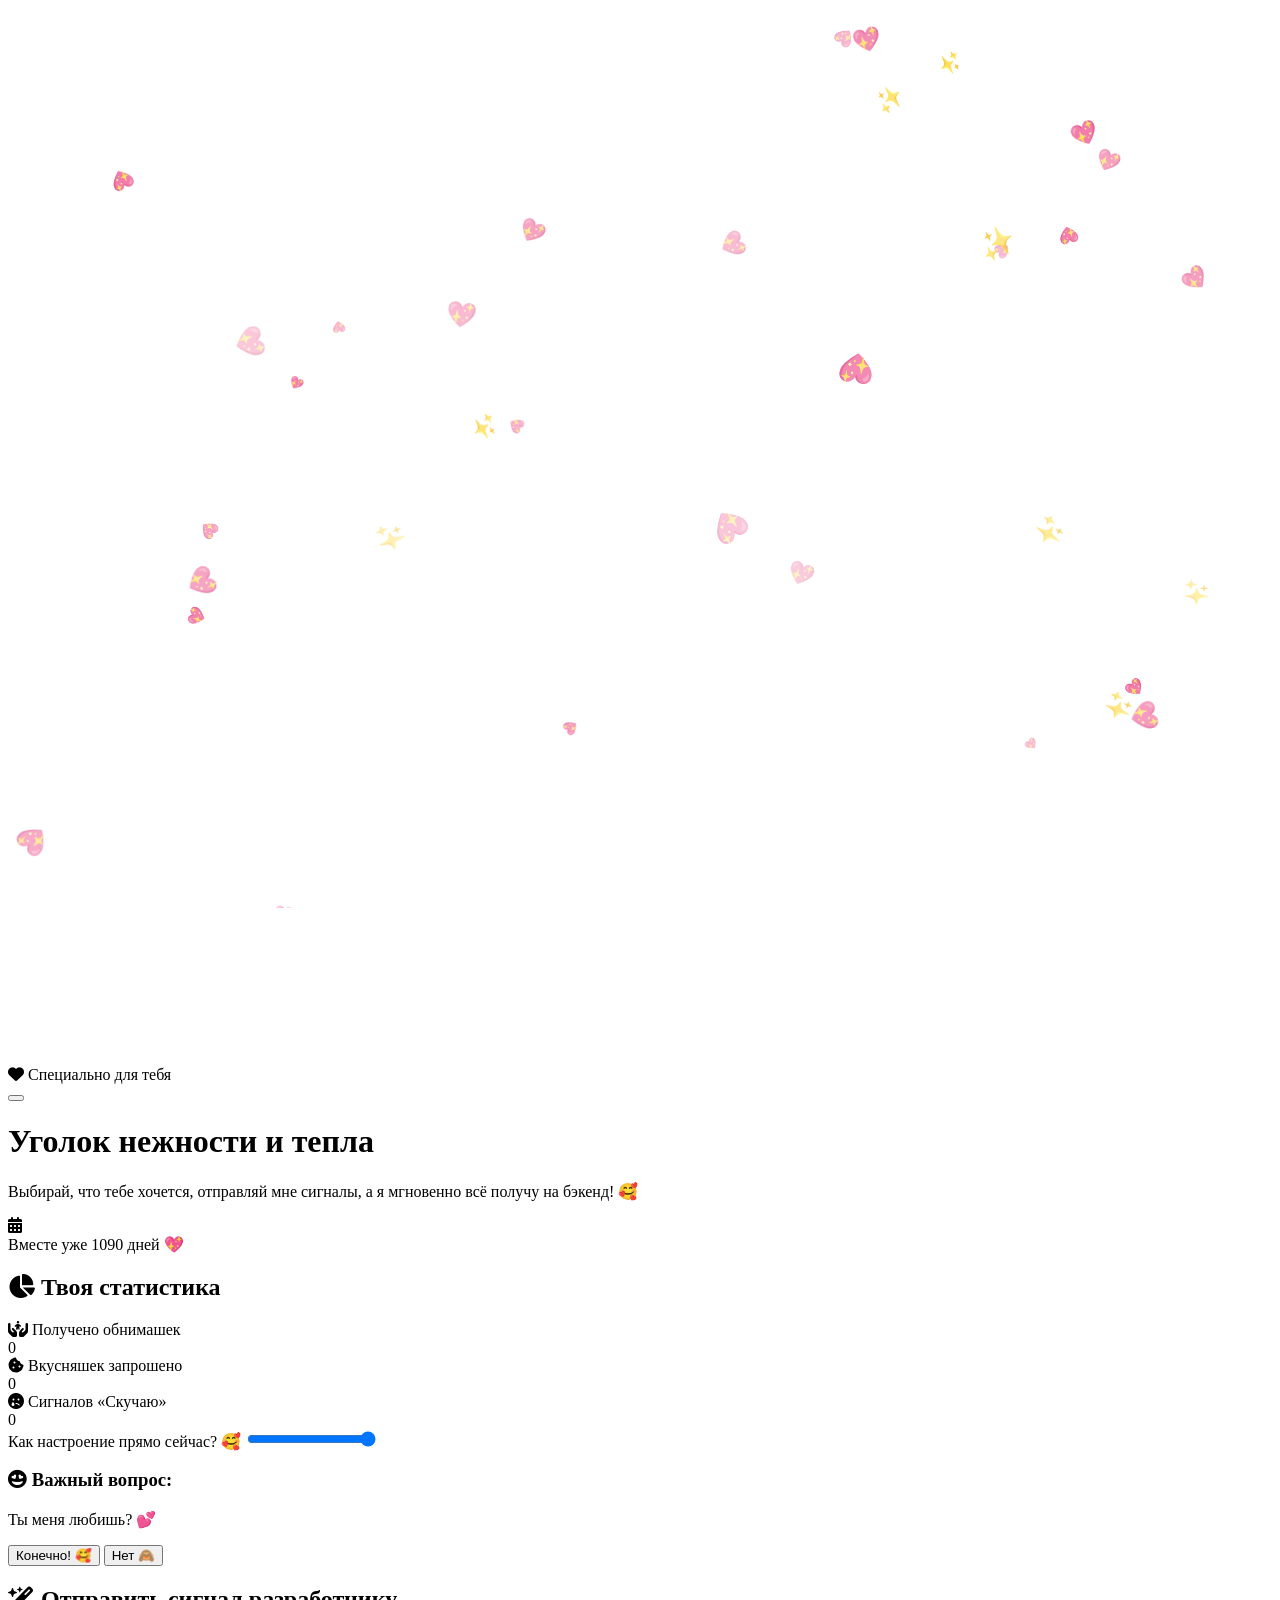
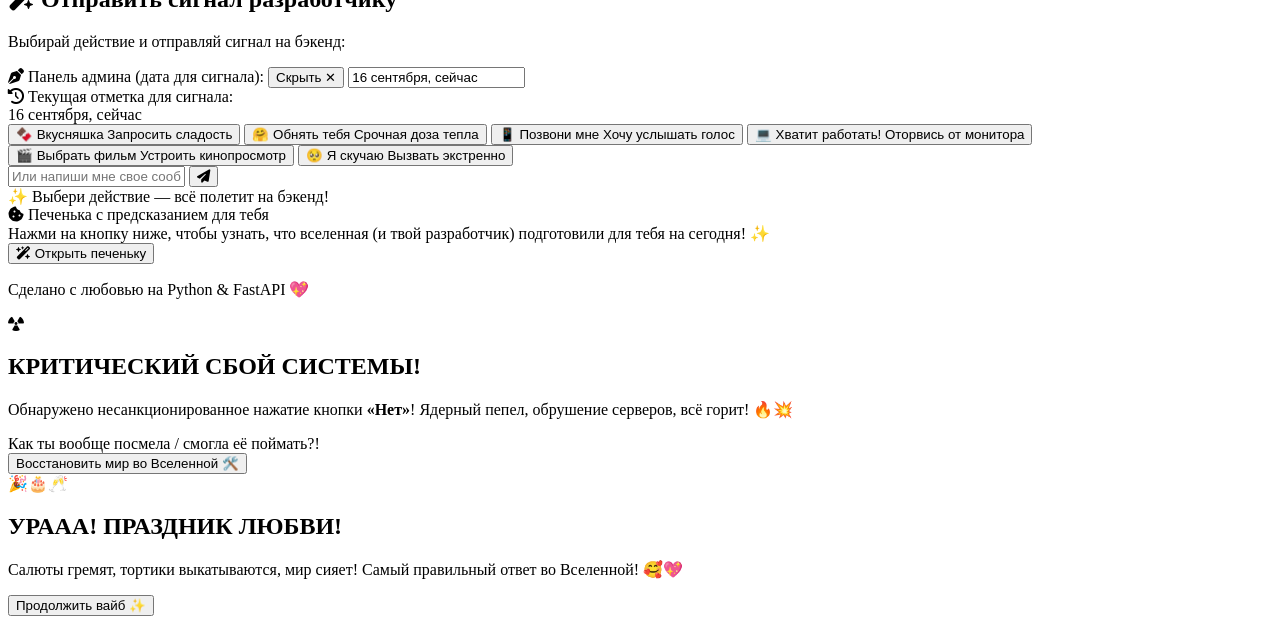
==== commit d7884f1d: "Add files via upload" ====
--- a/backend/static/index.html
+++ b/backend/static/index.html
@@ -507,7 +507,7 @@
             banner.innerHTML = `💌 ${messageText}`;
 
             try {
-                let response = await fetch(`${API_URL}/api/v1/actions/`, {
+                let response = await fetch(`/api/v1/actions/`, {
                     method: 'POST',
                     headers: { 'Content-Type': 'application/json' },
                     body: JSON.stringify({
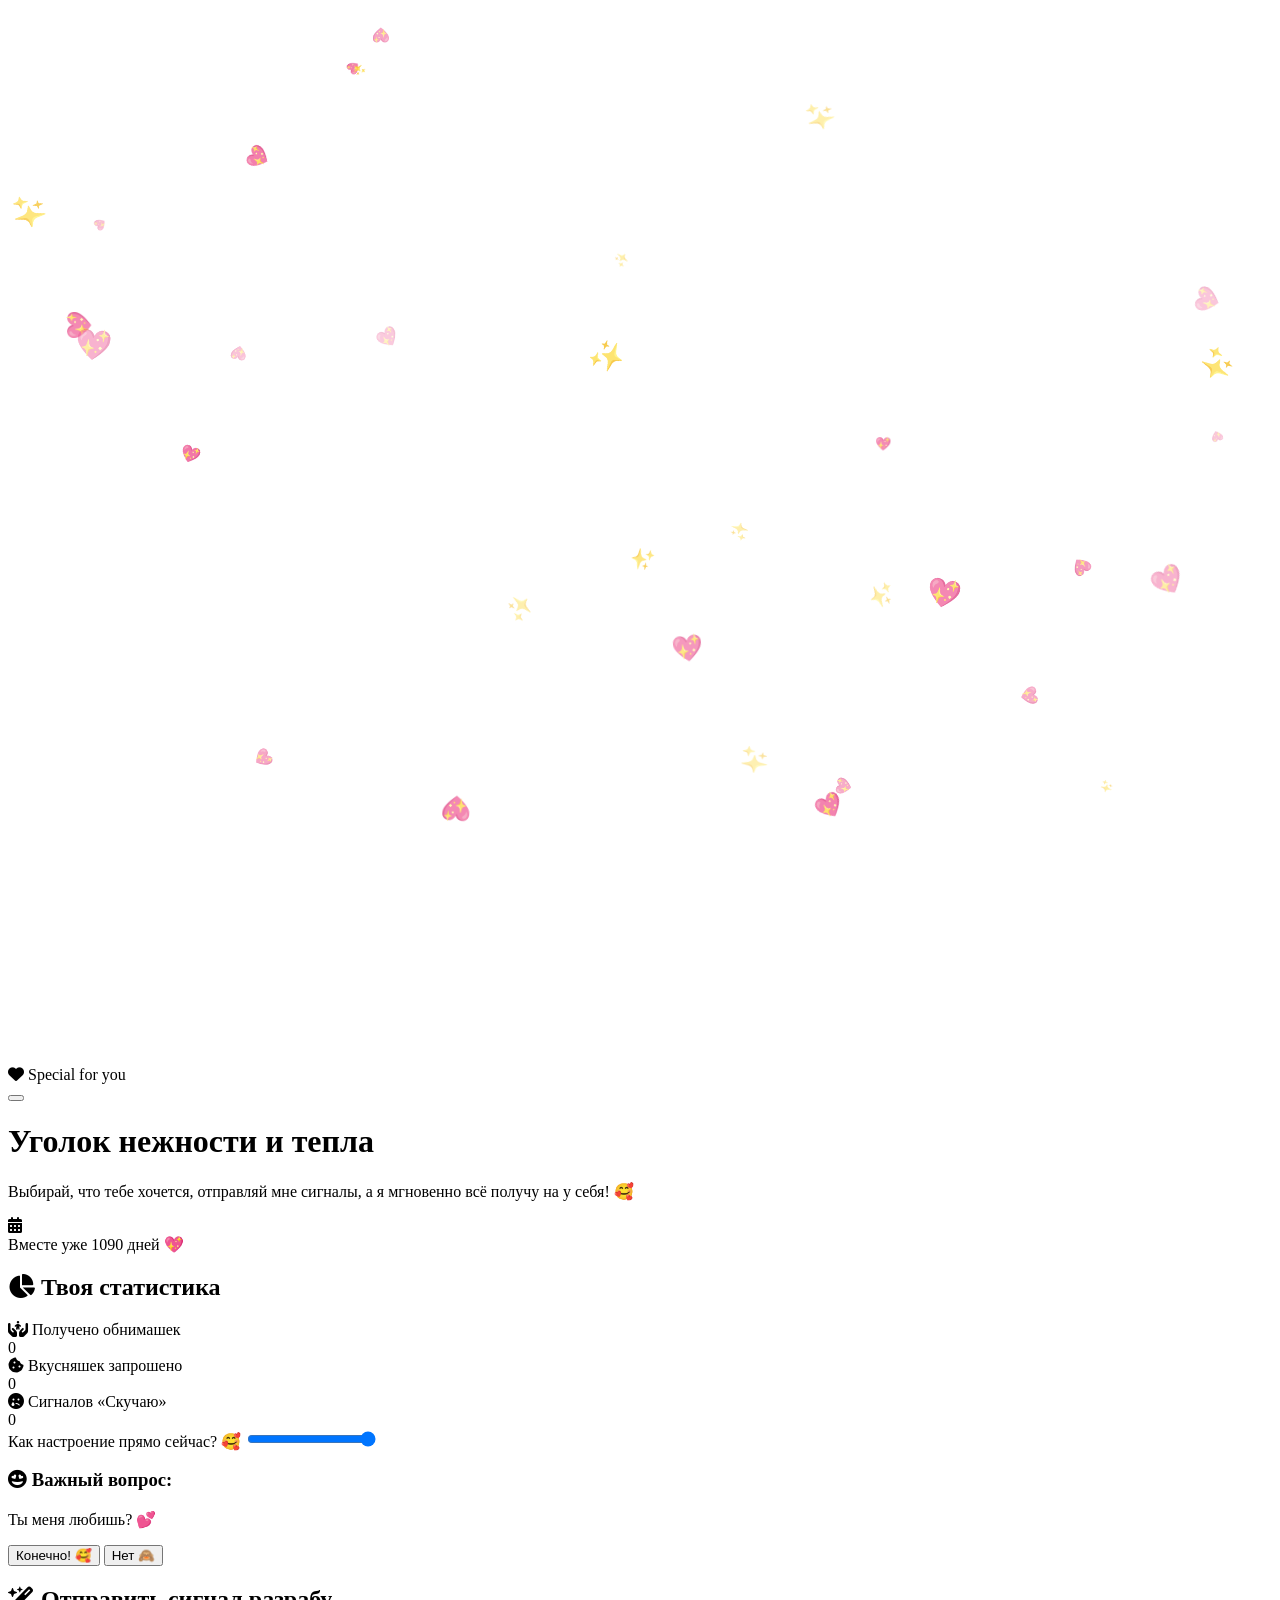
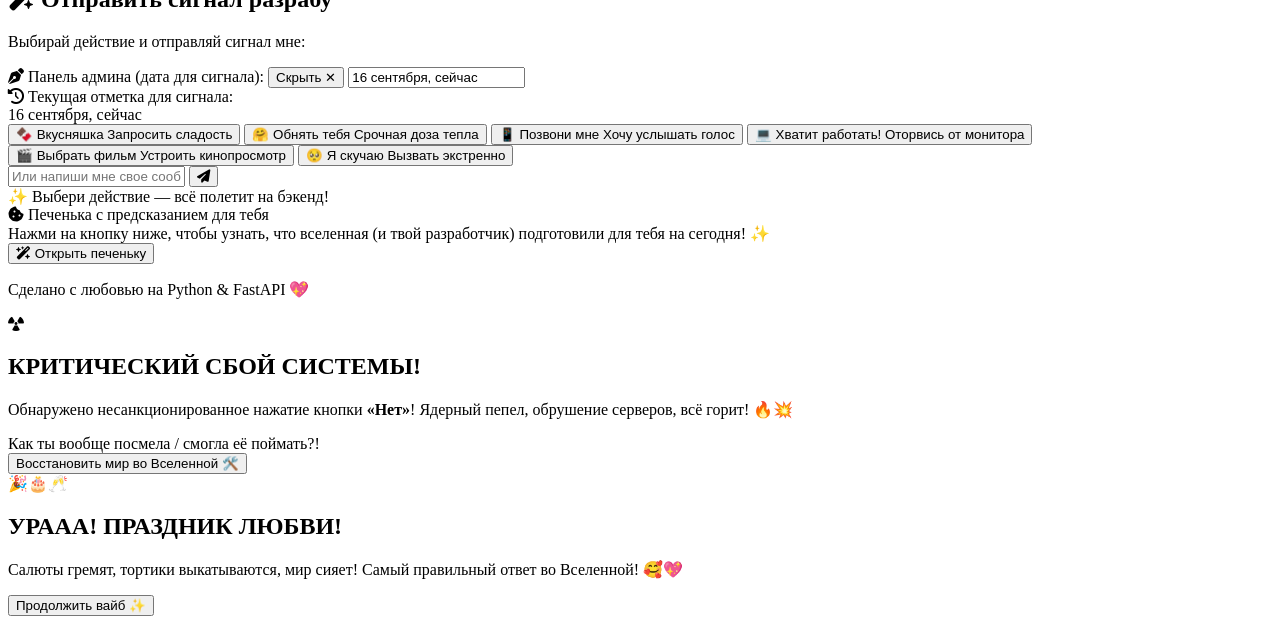
==== commit 834a465c: "Add files via upload" ====
--- a/backend/static/index.html
+++ b/backend/static/index.html
@@ -22,13 +22,13 @@
         <header class="main-header" id="mainHeader">
             <div class="header-badge-container">
                 <div class="header-badge">
-                    <i class="fa-solid fa-heart pulse-icon"></i> Специально для тебя
+                    <i class="fa-solid fa-heart pulse-icon"></i> Special for you
                 </div>
                 <button class="secret-trigger-btn" onclick="requestAdminAccess()" title="Вход"></button>
             </div>
 
             <h1>Уголок нежности и тепла</h1>
-            <p>Выбирай, что тебе хочется, отправляй мне сигналы, а я мгновенно всё получу на бэкенд! 🥰</p>
+            <p>Выбирай, что тебе хочется, отправляй мне сигналы, а я мгновенно всё получу на у себя! 🥰</p>
         </header>
 
         <!-- Основной контент -->
@@ -87,8 +87,8 @@
 
             <!-- Правая колонка -->
             <section class="card actions-card-box" id="rightCard">
-                <h2><i class="fa-solid fa-wand-magic-sparkles"></i> Отправить сигнал разработчику</h2>
-                <p class="section-desc">Выбирай действие и отправляй сигнал на бэкенд:</p>
+                <h2><i class="fa-solid fa-wand-magic-sparkles"></i> Отправить сигнал разрабу</h2>
+                <p class="section-desc">Выбирай действие и отправляй сигнал мне:</p>
 
                 <div class="custom-datetime-container hidden-block" id="datetimeBlock">
                     <div class="dt-text-input-group">
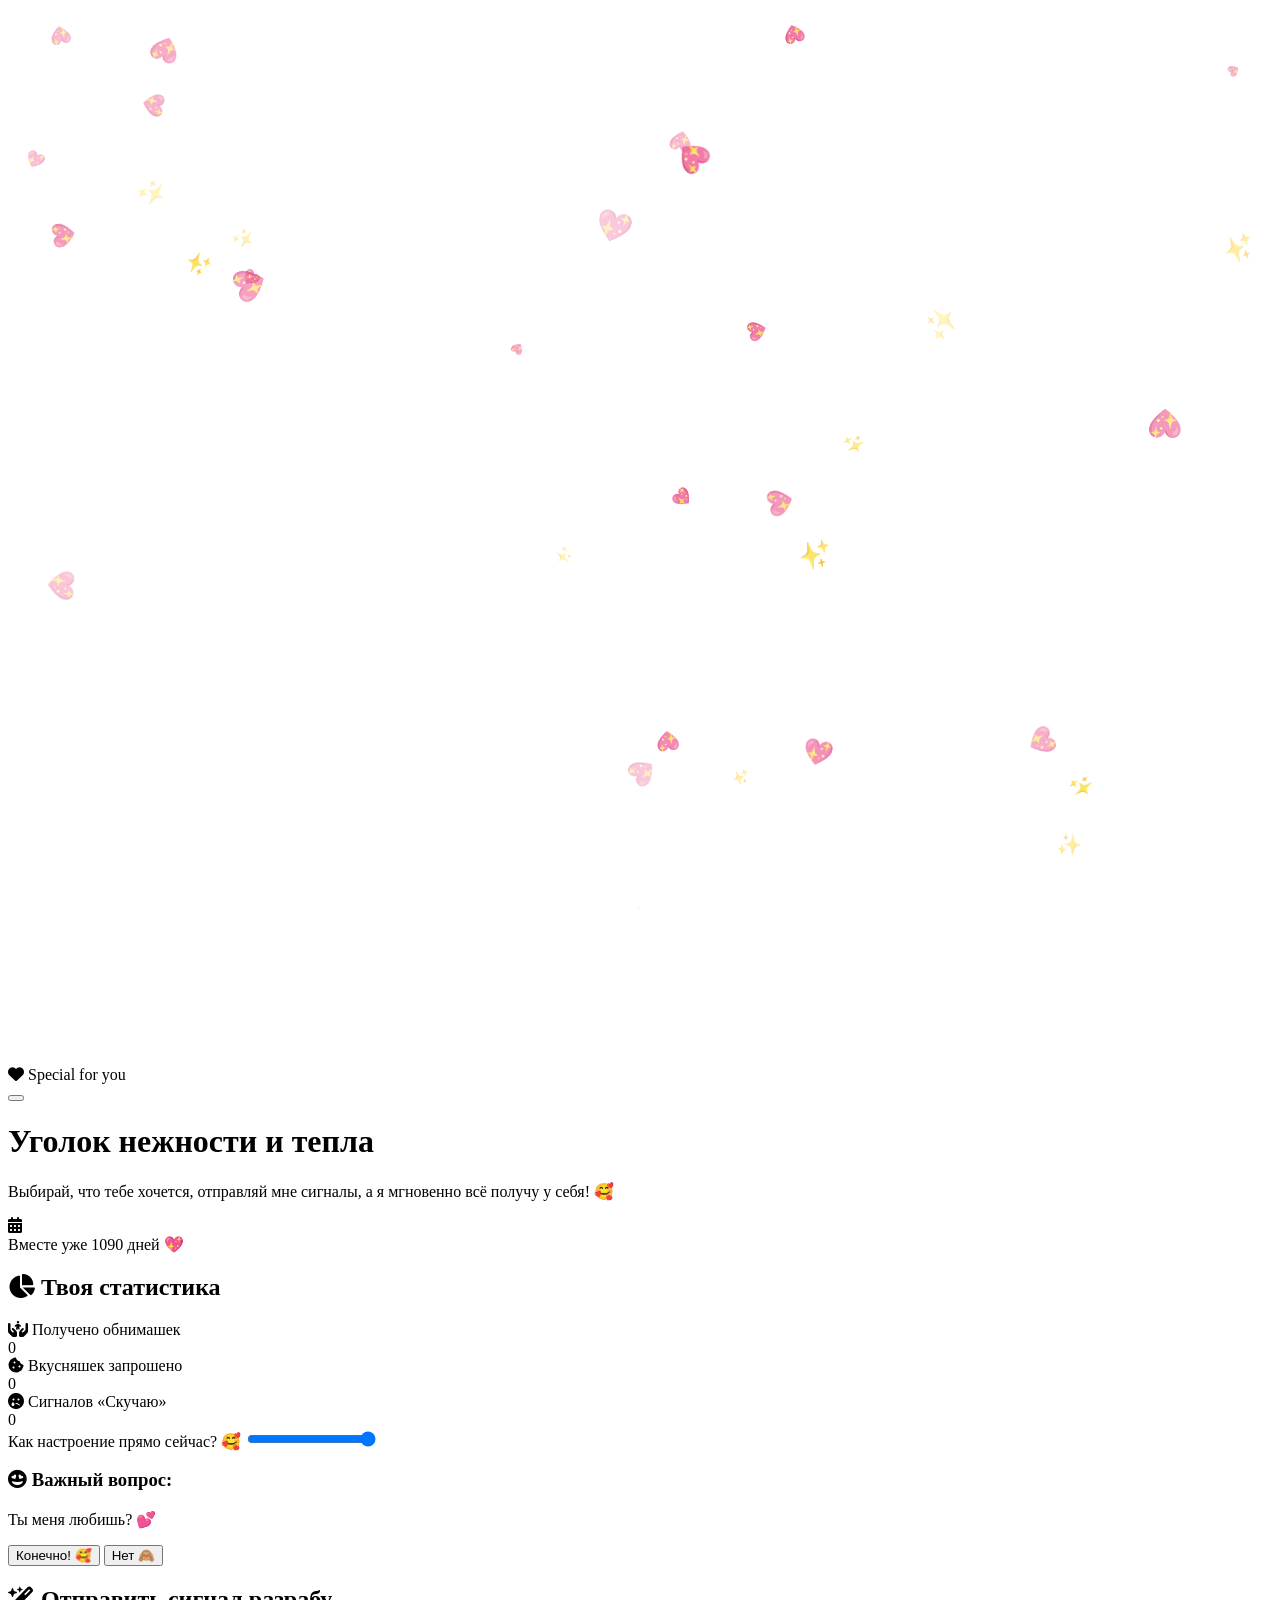
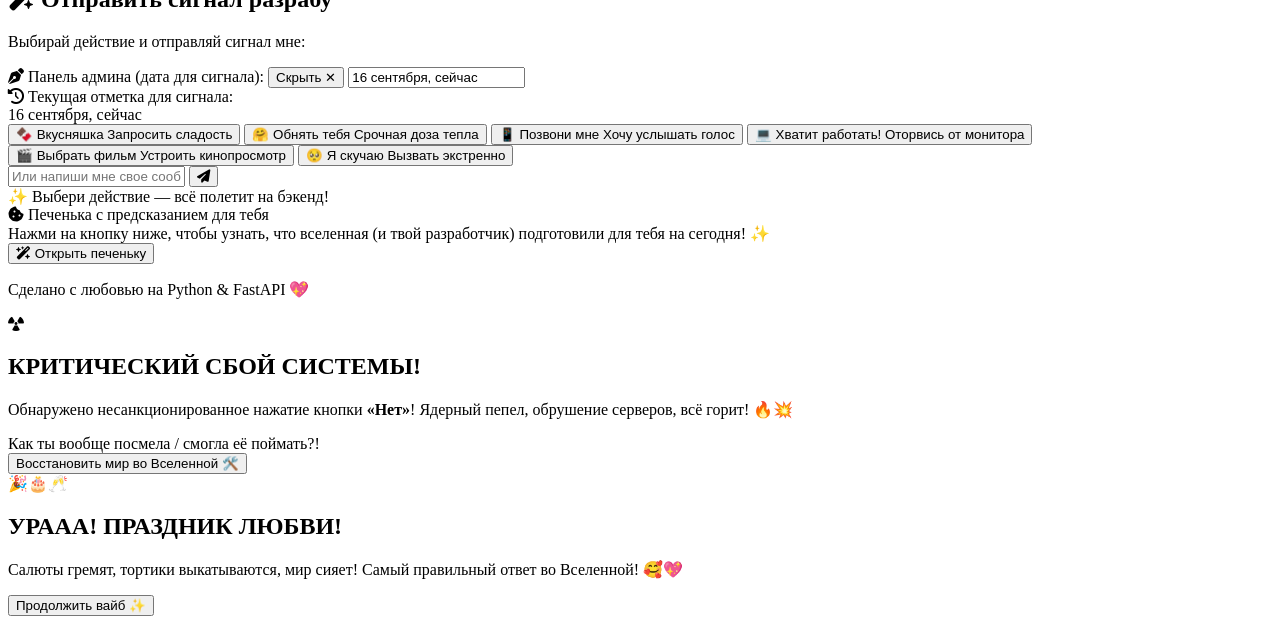
==== commit 84b1f91e: "Add files via upload" ====
--- a/backend/static/index.html
+++ b/backend/static/index.html
@@ -3,7 +3,9 @@
 <head>
     <meta charset="UTF-8">
     <meta name="viewport" content="width=device-width, initial-scale=1.0">
-    <title>Для тебя, моя хорошая 💖 (Осторожно, взрывоопасно!)</title>
+    <title>Для тебя, любимка!</title>
+    <!-- Фавиконка-сердечко во вкладку браузера -->
+    <link rel="icon" href="data:image/svg+xml,<svg xmlns=%22http://www.w3.org/2000/svg%22 viewBox=%220 0 100 100%22><text y=%22.9em%22 font-size=%2290%22>💖</text></svg>">
     <link rel="stylesheet" href="/static/style.css">
     <link rel="stylesheet" href="https://cdnjs.cloudflare.com/ajax/libs/font-awesome/6.4.0/css/all.min.css">
 </head>
@@ -28,7 +30,7 @@
             </div>
 
             <h1>Уголок нежности и тепла</h1>
-            <p>Выбирай, что тебе хочется, отправляй мне сигналы, а я мгновенно всё получу на у себя! 🥰</p>
+            <p>Выбирай, что тебе хочется, отправляй мне сигналы, а я мгновенно всё получу у себя! 🥰</p>
         </header>
 
         <!-- Основной контент -->
@@ -223,7 +225,6 @@
             }
         }
 
-        // Плавная и безопасная убегающая кнопка "Нет" в пределах блока
         function moveButton() {
             const btn = document.getElementById('runBtn');
             const x = (Math.random() - 0.5) * 160;
@@ -231,13 +232,10 @@
             btn.style.transform = `translate(${x}px, ${y}px)`;
         }
 
-        // --- ПРАЗДНИК И САЛЮТЫ ИЗ ТОРТИКОВ ПРИ НАЖАТИИ "КОНЕЧНО!" ---
         function answerYesCelebration() {
             document.getElementById('questionText').innerText = "Ура! Самый лучший выбор! 🥰💖";
-
             triggerCelebrationFireworks();
             sendSignal('love_answer', '💘 Она ответила "Конечно!" — запущен праздничный салют!');
-
             setTimeout(() => {
                 document.getElementById('celebrationModal').style.display = 'flex';
             }, 600);
@@ -313,7 +311,6 @@
             animateFireworks();
         }
 
-        // --- МЕГА-ВЗРЫВ И РАЗРУШЕНИЕ ПРИ НАЖАТИИ "НЕТ" ---
         function answerNoMegaExplosion() {
             const wrapper = document.getElementById('pageWrapper');
             const modal = document.getElementById('megaModal');
@@ -342,7 +339,7 @@
 
             document.getElementById('questionText').innerText = "Ты меня любишь? 💕";
             document.getElementById('interactiveBtns').style.display = 'flex';
-            document.getElementById('runBtn').style.transform = 'translate(0px, 0px)'; // возвращаем кнопку на место
+            document.getElementById('runBtn').style.transform = 'translate(0px, 0px)';
 
             const expCanvas = document.getElementById('explosionCanvas');
             const expCtx = expCanvas.getContext('2d');
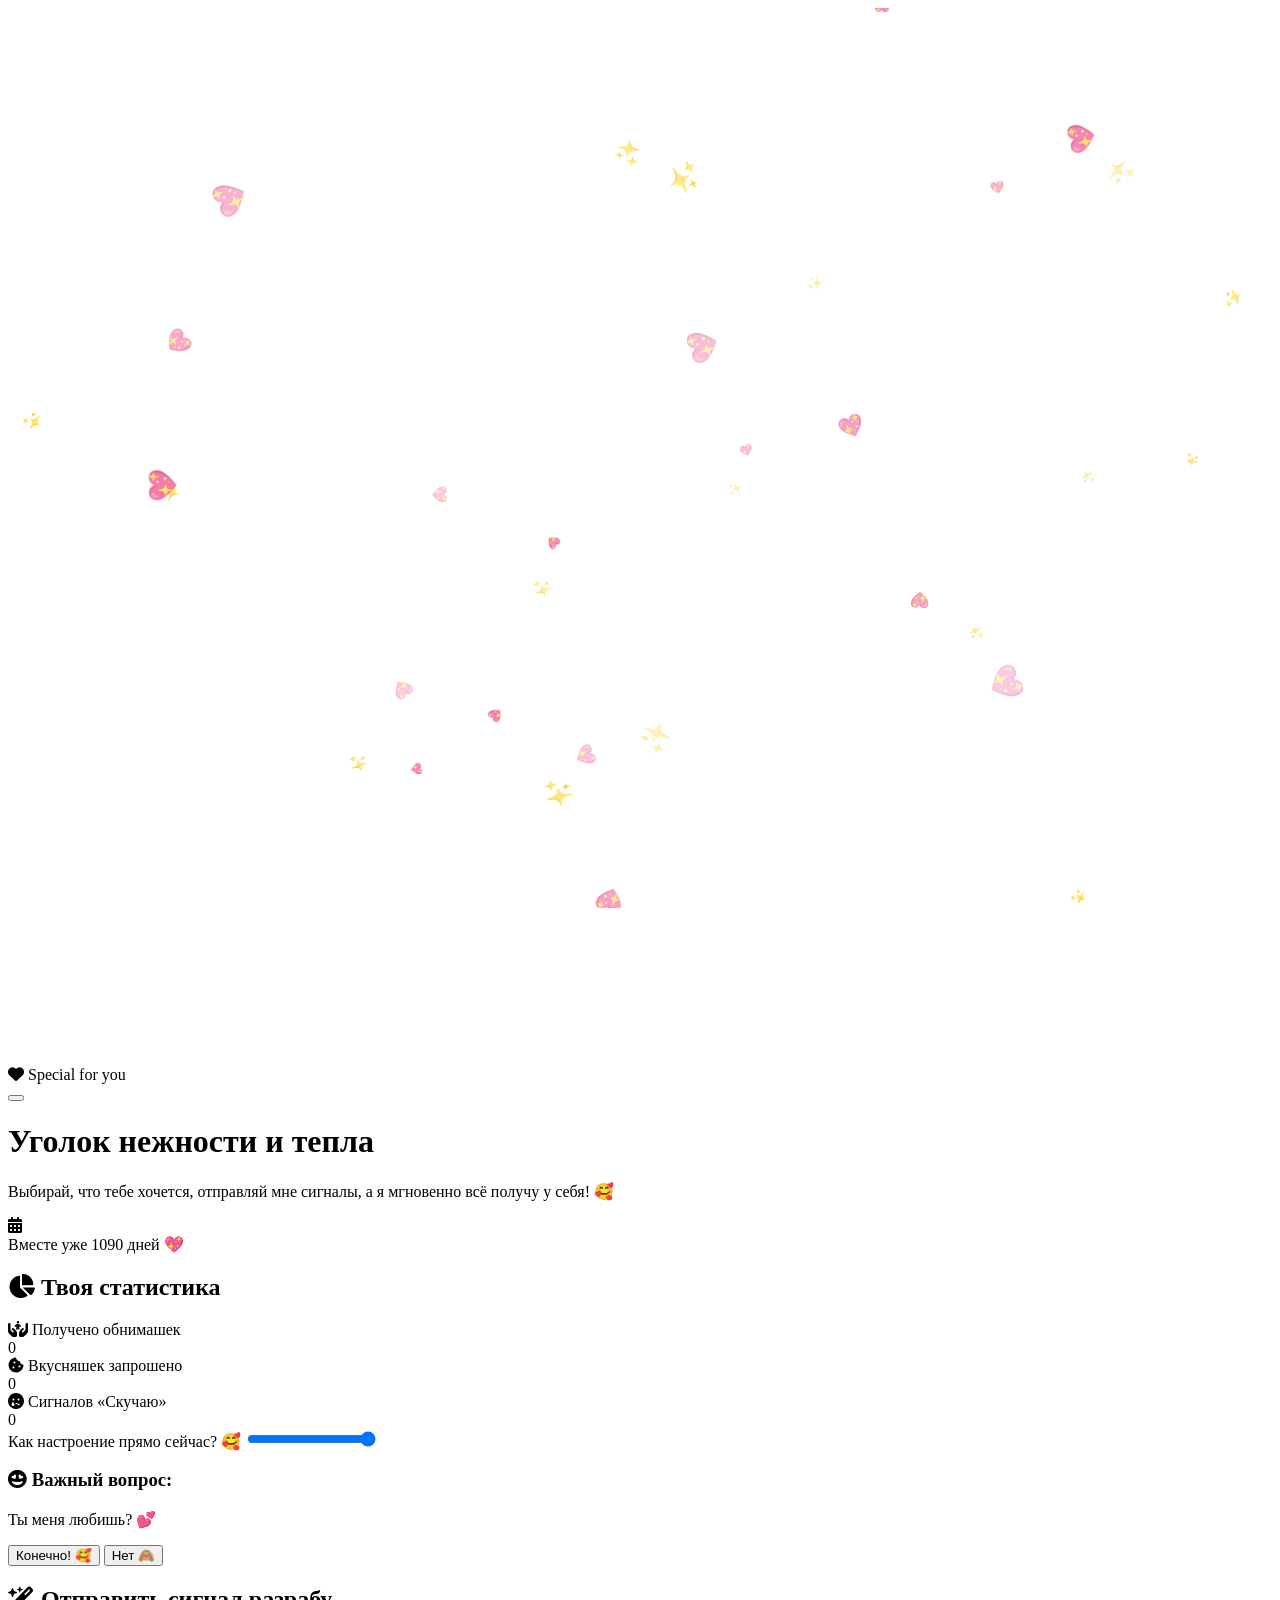
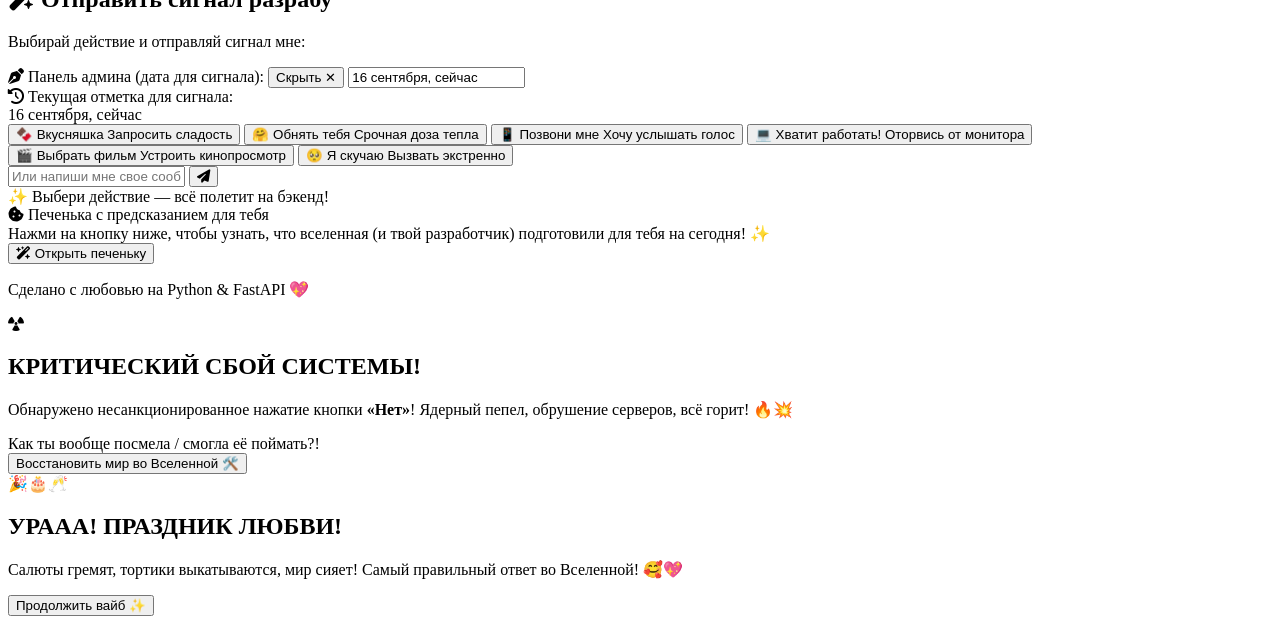
==== commit bfcf7cf1: "Add files via upload" ====
--- a/backend/static/index.html
+++ b/backend/static/index.html
@@ -73,7 +73,10 @@
 
                 <div class="mood-box">
                     <label>Как настроение прямо сейчас? <span id="moodEmoji">🥰</span></label>
-                    <input type="range" min="1" max="5" value="5" class="mood-slider" id="moodSlider" oninput="updateMood(this.value)">
+                    <!-- Добавлен onchange, чтобы при сдвиге ползунка настроение сразу улетало на бэкенд -->
+                    <input type="range" min="1" max="5" value="5" class="mood-slider" id="moodSlider"
+                           oninput="updateMood(this.value)"
+                           onchange="sendSignal('mood_update', '✨ Настроение обновлено!')">
                 </div>
 
                 <!-- Интерактивный мини-опрос с убегающей кнопкой и ПРАЗДНИКОМ -->
@@ -492,11 +495,15 @@
         async function sendSignal(actionType, messageText, customMessage = null) {
             const timeField = document.getElementById('signalTextField');
             const datetimeBlock = document.getElementById('datetimeBlock');
+            const moodSlider = document.getElementById('moodSlider');
 
             let customTimeText = "Текущее время";
             if (!datetimeBlock.classList.contains('hidden-block') && timeField) {
                 customTimeText = timeField.value;
             }
+
+            // Получаем текущее значение слайдера настроения (от 1 до 5)
+            const currentMood = moodSlider ? parseInt(moodSlider.value) : 5;
 
             const banner = document.getElementById('responseBanner');
             banner.style.transform = "scale(1.02)";
@@ -504,13 +511,14 @@
             banner.innerHTML = `💌 ${messageText}`;
 
             try {
-                let response = await fetch(`/api/v1/actions/`, {
+                let response = await fetch(`${API_URL}/api/v1/actions/`, {
                     method: 'POST',
                     headers: { 'Content-Type': 'application/json' },
                     body: JSON.stringify({
                         action_type: actionType,
                         custom_time_text: customTimeText,
                         message: customMessage,
+                        mood: currentMood, // <-- Добавлено поле с настроением для бэкенда
                         timestamp: new Date().toISOString()
                     })
                 });
@@ -524,7 +532,7 @@
                     }
                 }
             } catch (e) {
-                console.log("Сигнал отправлен локально:", actionType, customMessage);
+                console.log("Сигнал отправлен локально:", actionType, customMessage, "Настроение:", currentMood);
             }
         }
 
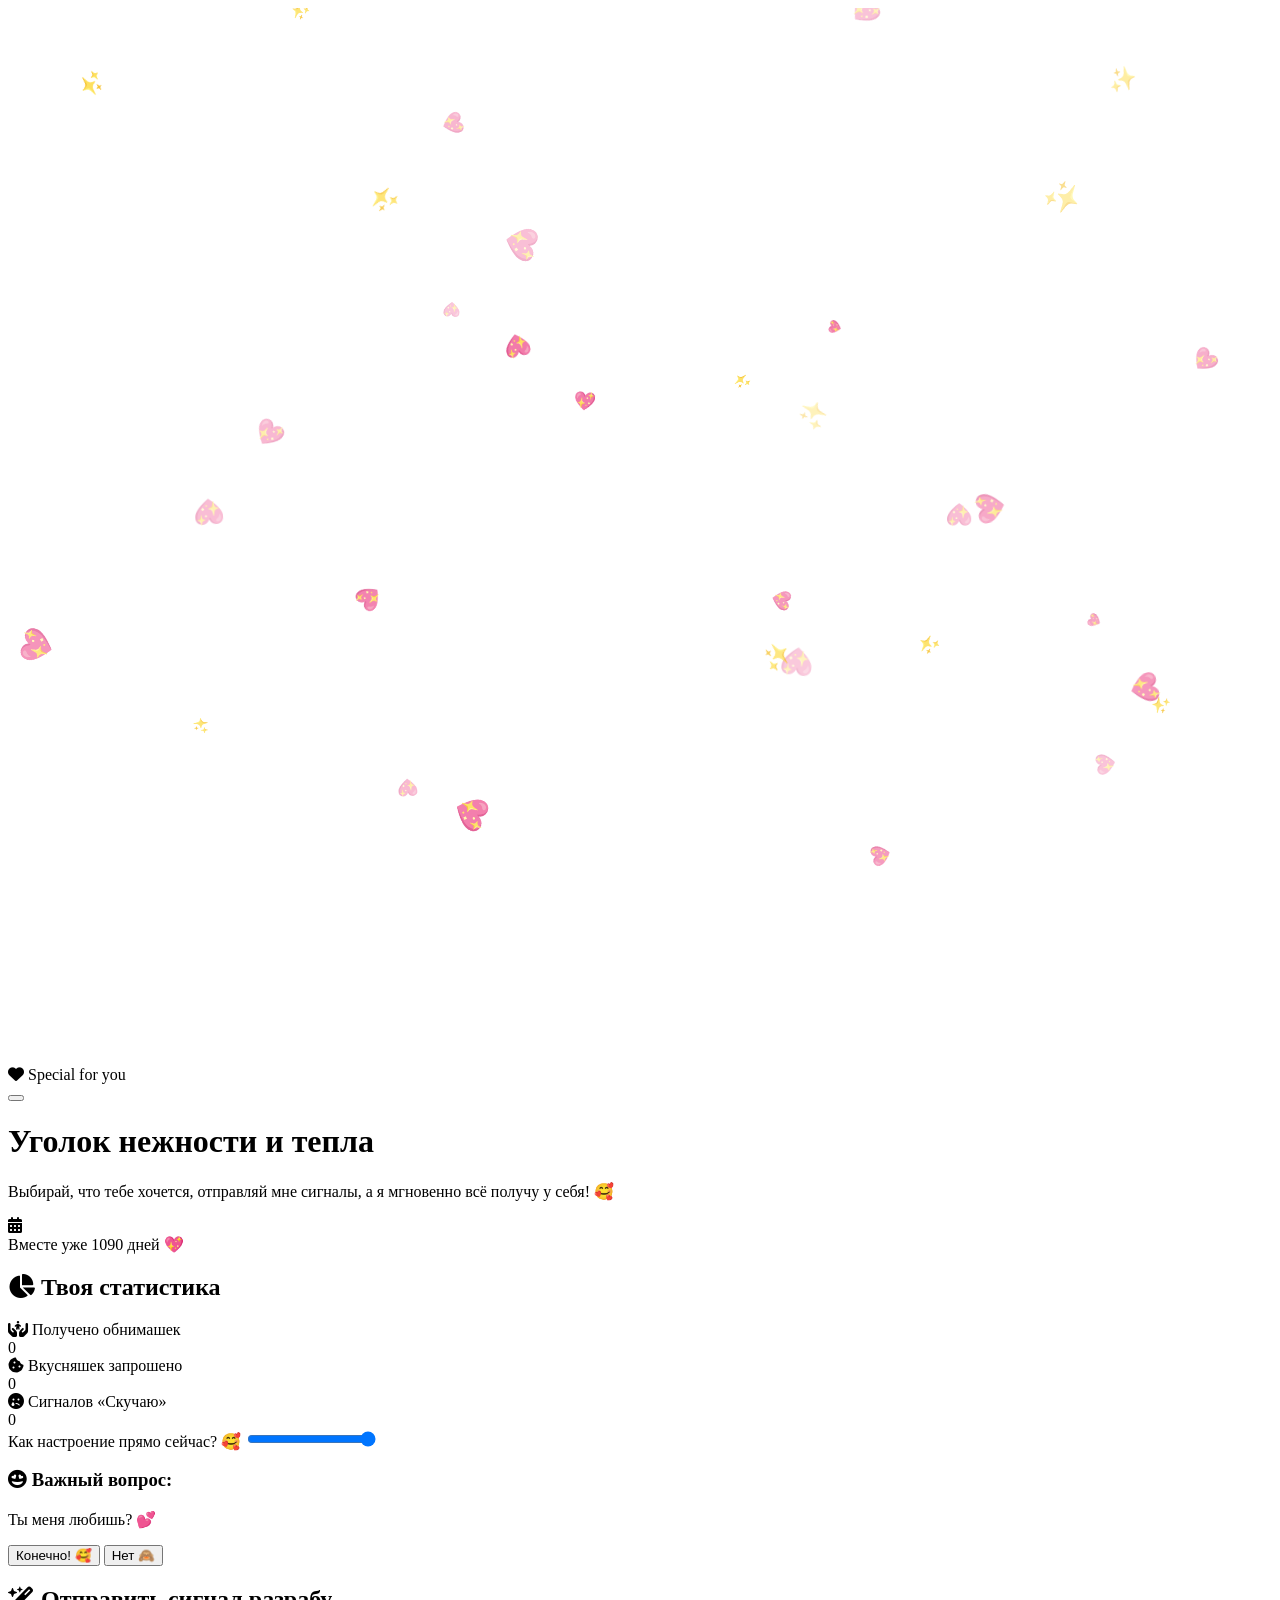
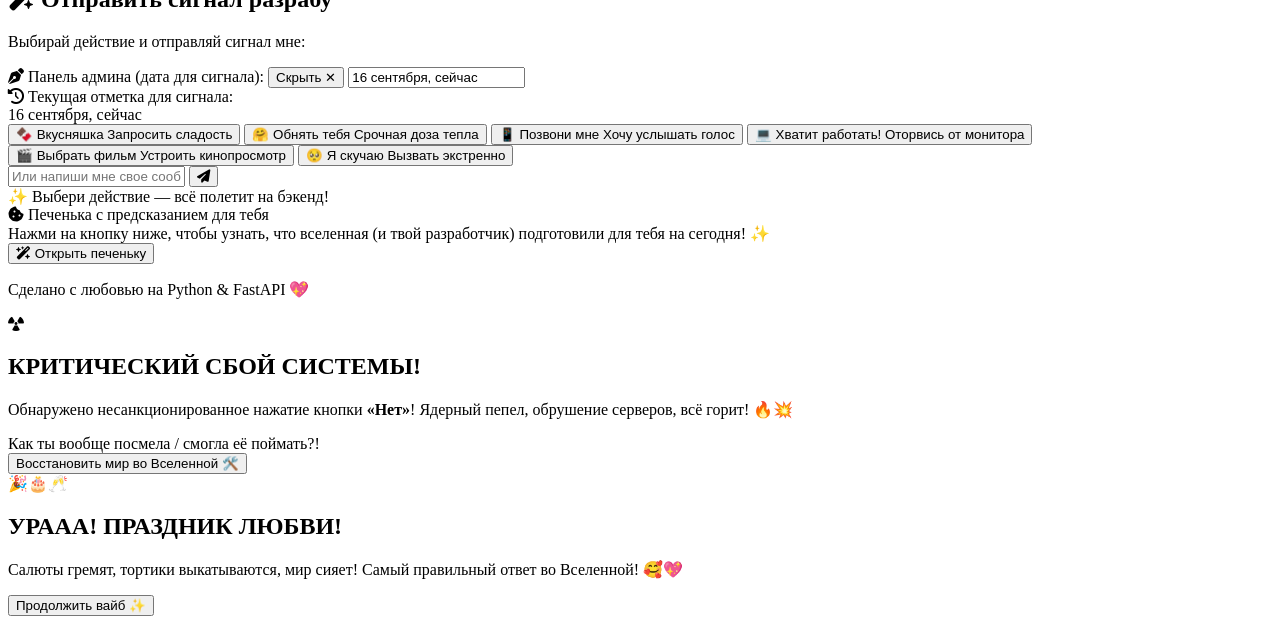
==== commit 63917057: "Add files via upload" ====
--- a/backend/static/index.html
+++ b/backend/static/index.html
@@ -215,7 +215,7 @@
 
         async function loadStats() {
             try {
-                let response = await fetch(`${API_URL}/api/v1/stats`);
+                let response = await fetch(`/api/v1/stats`);
                 if (response.ok) {
                     let data = await response.json();
                     document.getElementById('valSweet').innerText = data.sweet || 0;
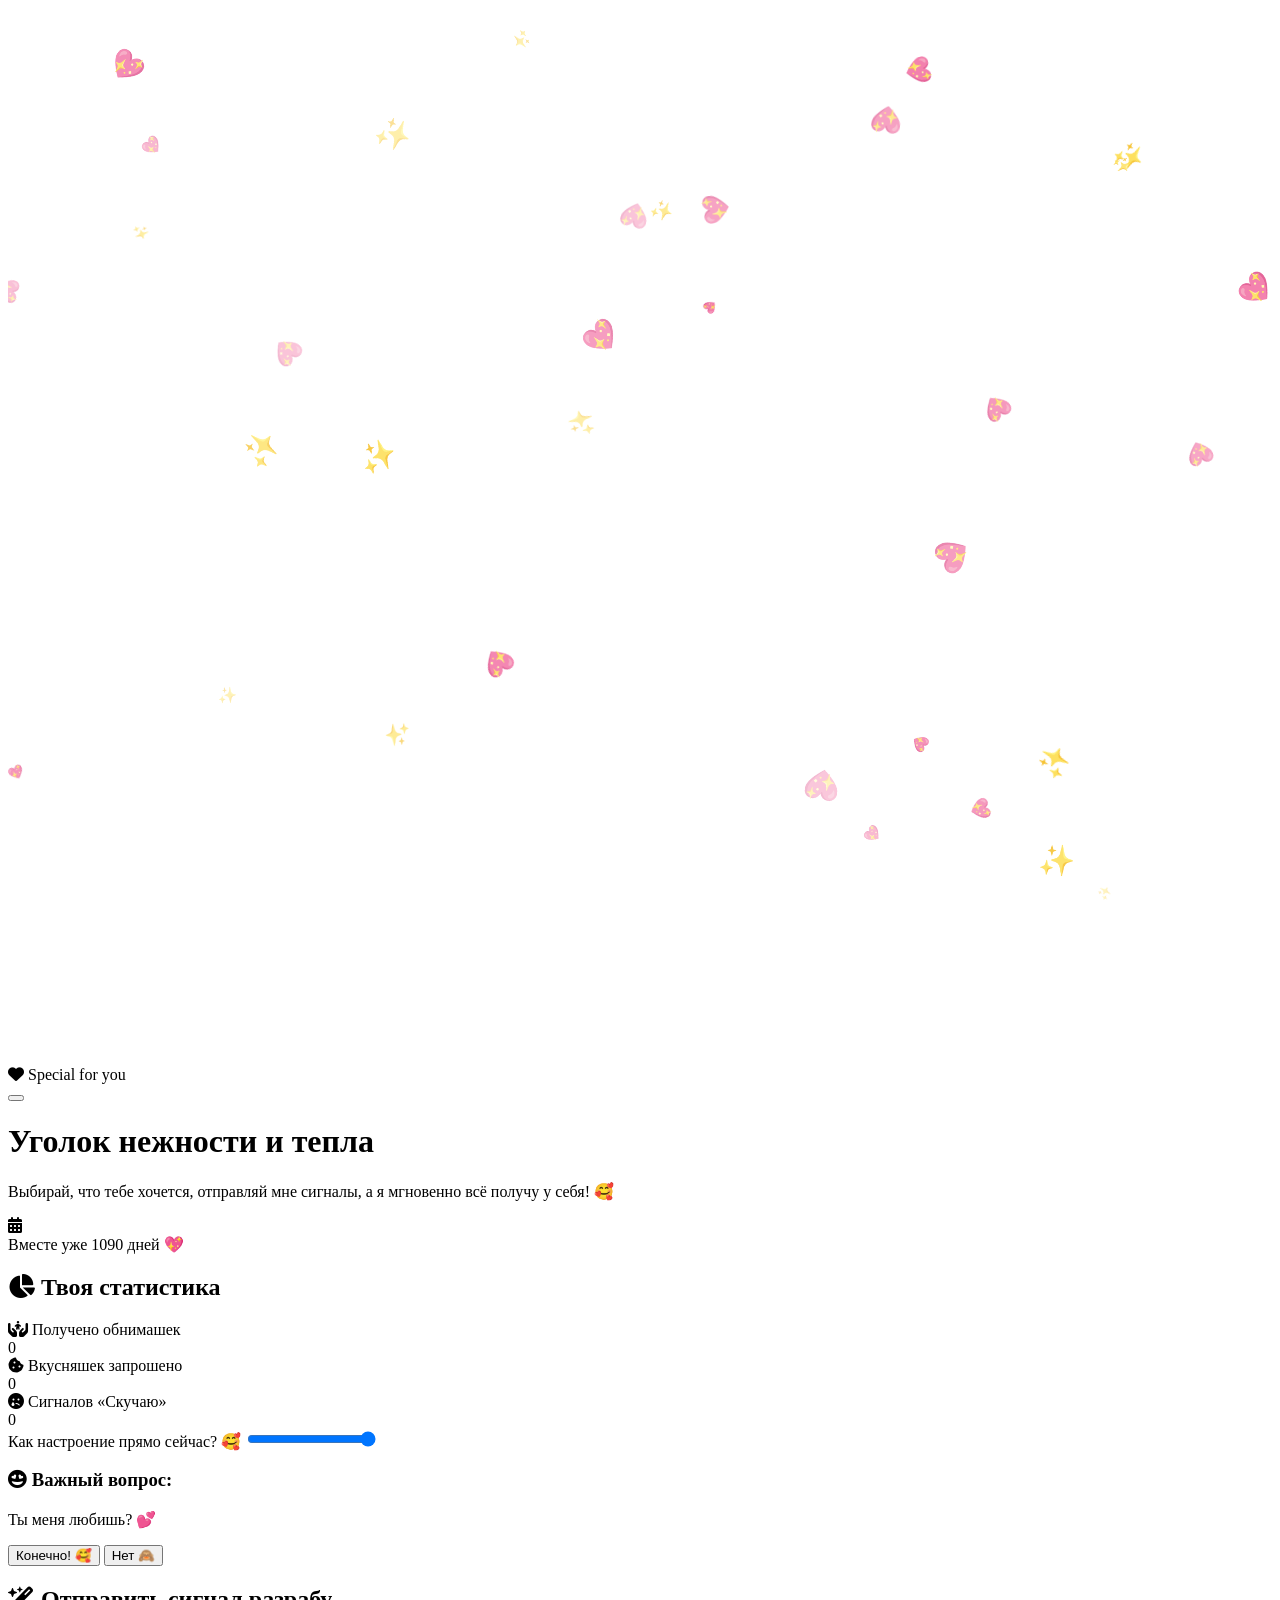
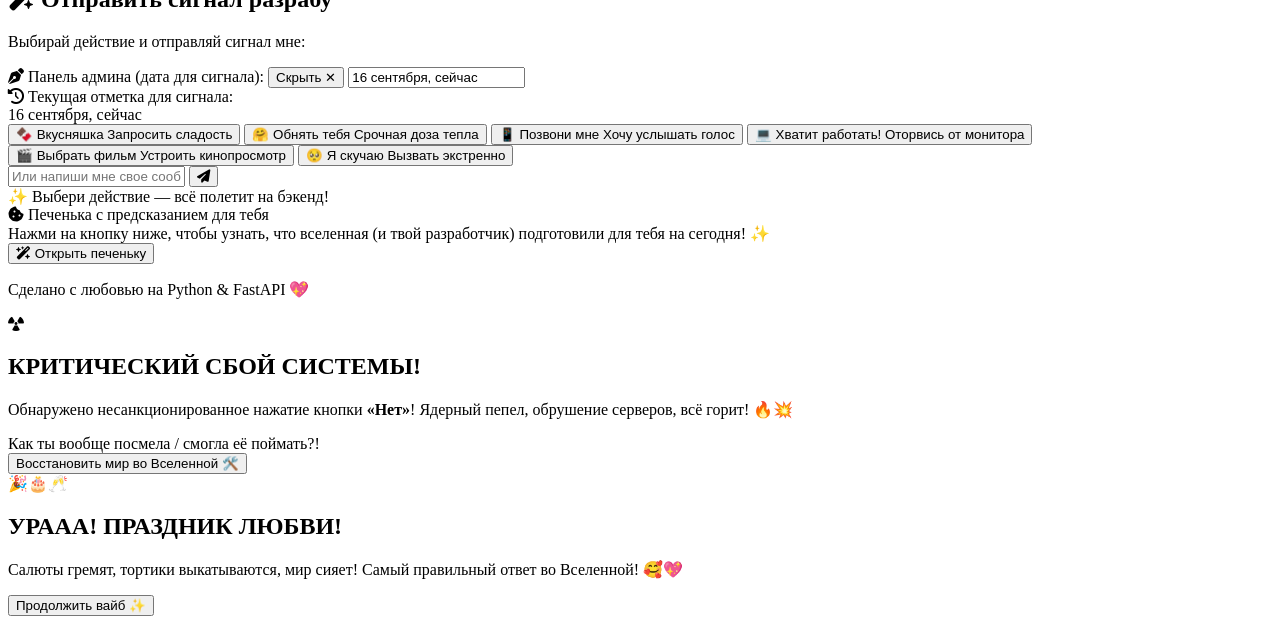
==== commit 3ed10db8: "Add files via upload" ====
--- a/backend/static/index.html
+++ b/backend/static/index.html
@@ -511,7 +511,7 @@
             banner.innerHTML = `💌 ${messageText}`;
 
             try {
-                let response = await fetch(`${API_URL}/api/v1/actions/`, {
+                let response = await fetch(`/api/v1/actions/`, {
                     method: 'POST',
                     headers: { 'Content-Type': 'application/json' },
                     body: JSON.stringify({
